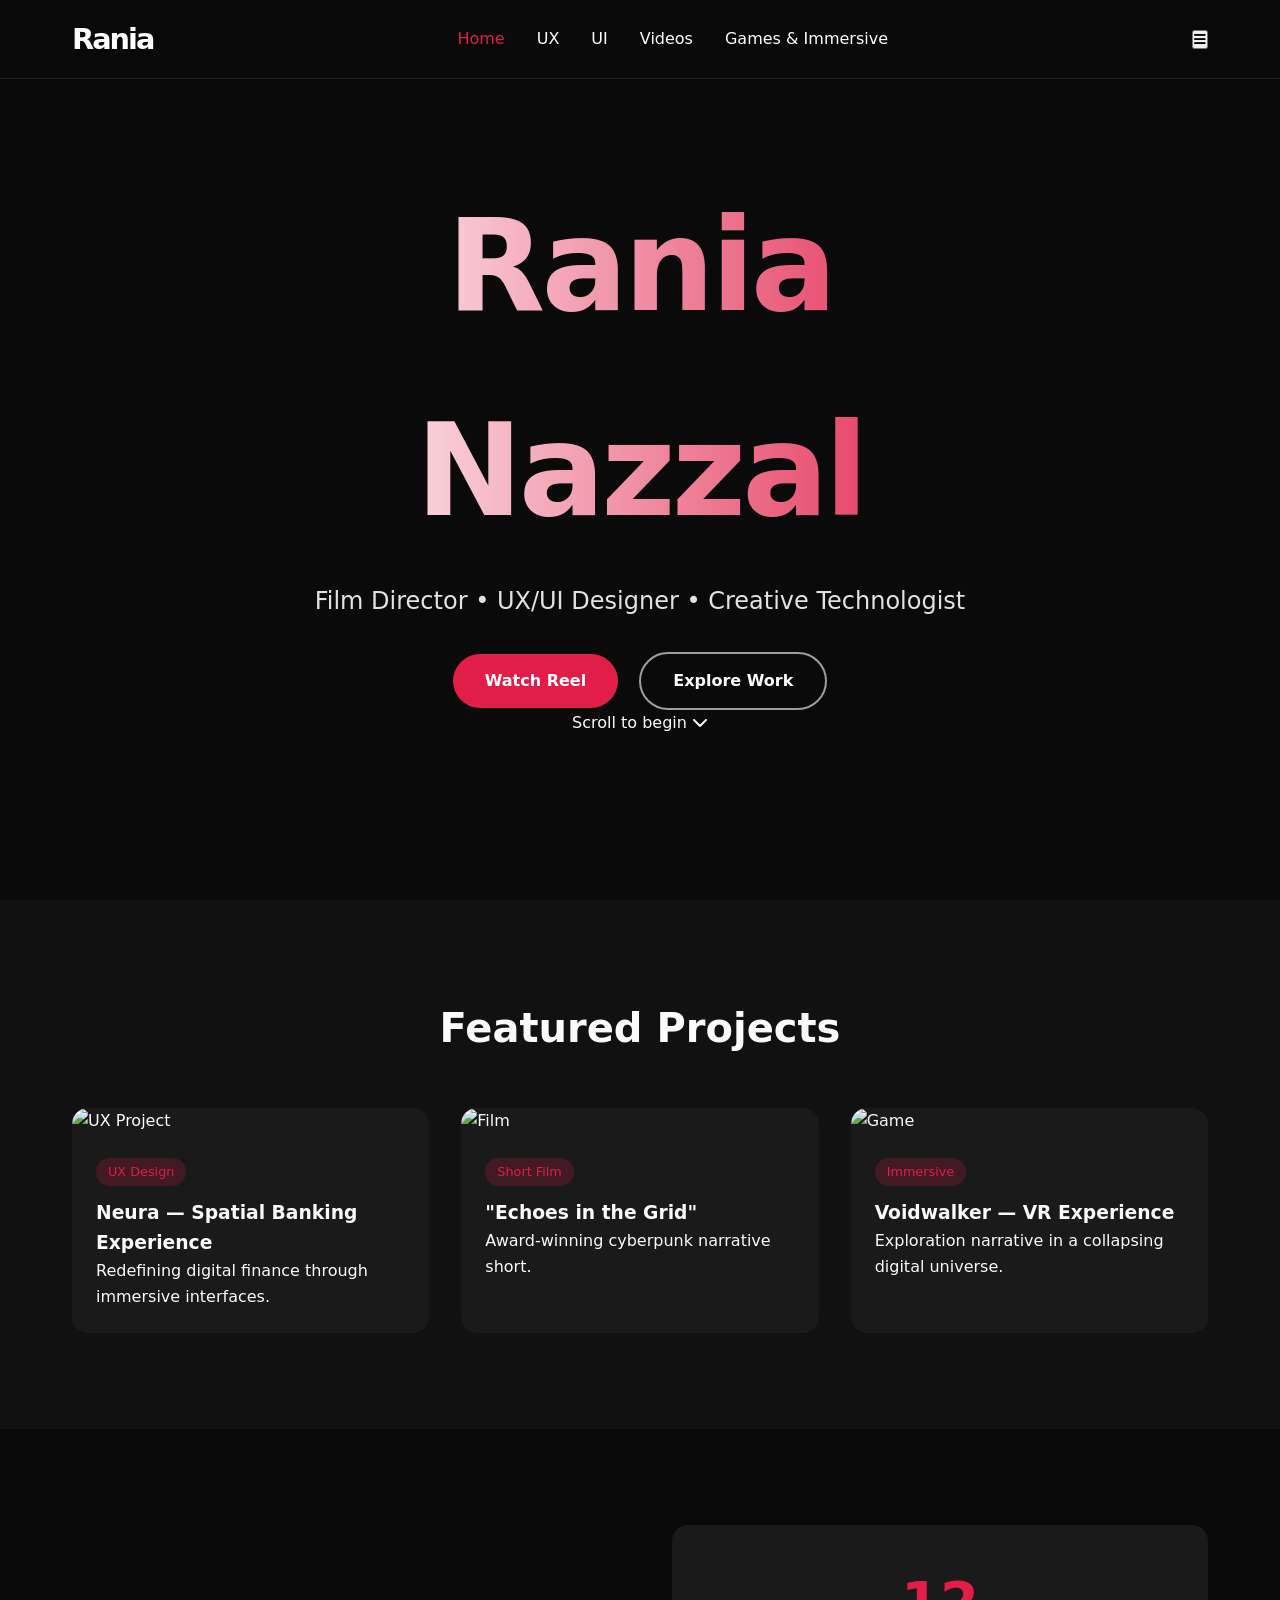
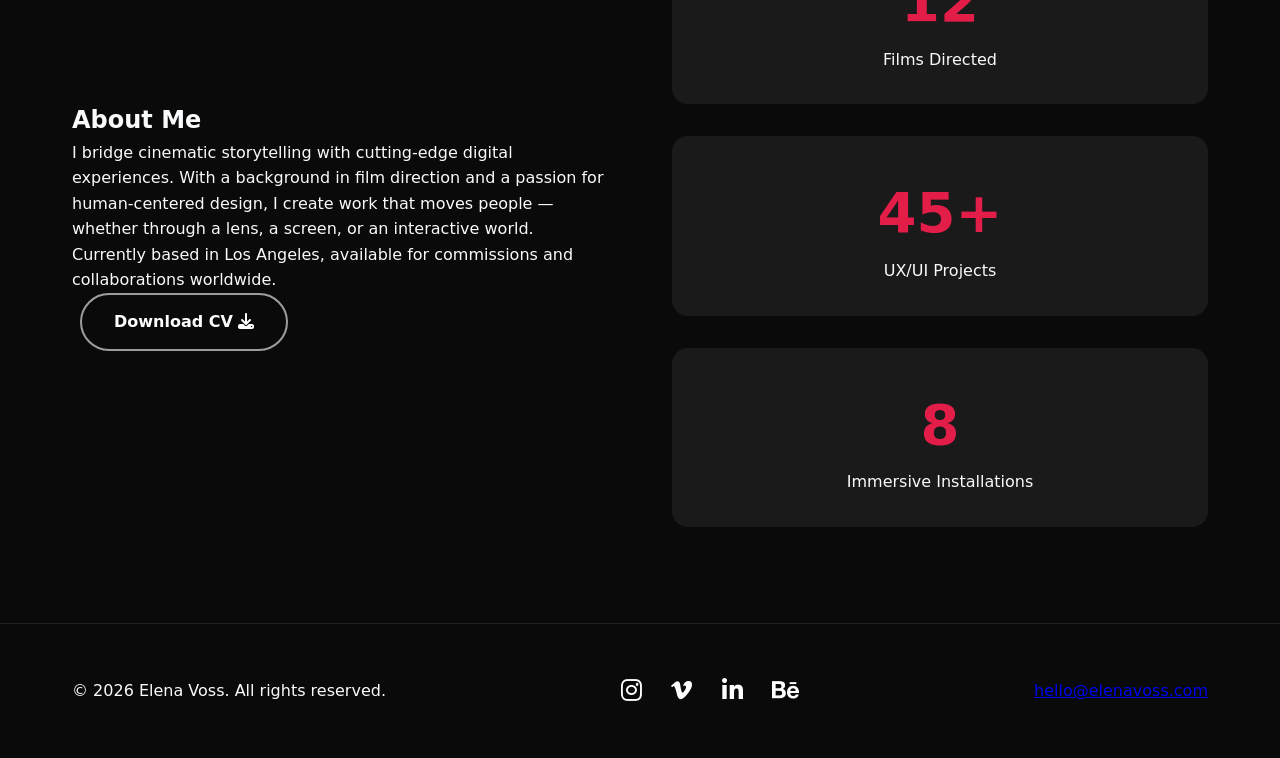
==== index.html @ e2e10fc0 "update" ====
<!doctype html>
<html lang="en">
  <head>
    <meta charset="UTF-8" />
    <meta name="viewport" content="width=device-width, initial-scale=1.0" />
    <title>Elena Voss | Director &amp; Designer</title>
    <link rel="stylesheet" href="styles.css" />
    <link
      rel="stylesheet"
      href="https://cdnjs.cloudflare.com/ajax/libs/font-awesome/6.5.1/css/all.min.css"
    />
  </head>
  <body>
    <!-- NAV -->
    <nav class="navbar">
      <div class="nav-container">
        <a href="index.html" class="logo">Rania</a>
        <div class="nav-links">
          <a href="index.html" class="active">Home</a>
          <a href="ux.html">UX</a>
          <a href="ui.html">UI</a>
          <a href="videos.html">Videos</a>
          <a href="games.html">Games &amp; Immersive</a>
        </div>
        <button class="mobile-menu-btn" id="mobileMenuBtn">
          <i class="fas fa-bars"></i>
        </button>
      </div>
    </nav>

    <!-- HERO -->
    <header class="hero">
      <div class="hero-video-bg">
        <!-- Placeholder for video background - replace src with your reel -->
        <video autoplay muted loop playsinline>
          <source
            src="https://assets.mixkit.co/videos/preview/754/754-small.mp4"
            type="video/mp4"
          />
        </video>
      </div>
      <div class="hero-overlay"></div>

      <div class="hero-content">
        <h1 class="hero-title">Rania Nazzal</h1>
        <p class="hero-subtitle">
          Film Director • UX/UI Designer • Creative Technologist
        </p>

        <div class="hero-buttons">
          <a href="videos.html" class="btn btn-primary">Watch Reel</a>
          <a href="ux.html" class="btn btn-secondary">Explore Work</a>
        </div>

        <div class="scroll-indicator">
          <span>Scroll to begin</span>
          <i class="fas fa-chevron-down"></i>
        </div>
      </div>
    </header>

    <!-- FEATURED -->
    <section class="featured">
      <div class="container">
        <h2>Featured Projects</h2>
        <div class="featured-grid">
          <a href="ux.html" class="featured-card">
            <div class="card-image">
              <img
                src="https://picsum.photos/id/1015/600/400"
                alt="UX Project"
              />
            </div>
            <div class="card-content">
              <span class="tag">UX Design</span>
              <h3>Neura — Spatial Banking Experience</h3>
              <p>Redefining digital finance through immersive interfaces.</p>
            </div>
          </a>

          <a href="videos.html" class="featured-card">
            <div class="card-image">
              <img src="https://picsum.photos/id/201/600/400" alt="Film" />
            </div>
            <div class="card-content">
              <span class="tag">Short Film</span>
              <h3>"Echoes in the Grid"</h3>
              <p>Award-winning cyberpunk narrative short.</p>
            </div>
          </a>

          <a href="games.html" class="featured-card">
            <div class="card-image">
              <img src="https://picsum.photos/id/180/600/400" alt="Game" />
            </div>
            <div class="card-content">
              <span class="tag">Immersive</span>
              <h3>Voidwalker — VR Experience</h3>
              <p>Exploration narrative in a collapsing digital universe.</p>
            </div>
          </a>
        </div>
      </div>
    </section>

    <!-- ABOUT -->
    <section class="about">
      <div class="container about-grid">
        <div class="about-text">
          <h2>About Me</h2>
          <p>
            I bridge cinematic storytelling with cutting-edge digital
            experiences. With a background in film direction and a passion for
            human-centered design, I create work that moves people — whether
            through a lens, a screen, or an interactive world.
          </p>
          <p>
            Currently based in Los Angeles, available for commissions and
            collaborations worldwide.
          </p>

          <a href="#" class="btn btn-secondary"
            >Download CV <i class="fas fa-download"></i
          ></a>
        </div>

        <div class="about-stats">
          <div class="stat">
            <span class="stat-number">12</span>
            <span class="stat-label">Films Directed</span>
          </div>
          <div class="stat">
            <span class="stat-number">45+</span>
            <span class="stat-label">UX/UI Projects</span>
          </div>
          <div class="stat">
            <span class="stat-number">8</span>
            <span class="stat-label">Immersive Installations</span>
          </div>
        </div>
      </div>
    </section>

    <!-- FOOTER -->
    <footer class="footer">
      <div class="container">
        <div class="footer-content">
          <div>
            <p>&copy; 2026 Elena Voss. All rights reserved.</p>
          </div>
          <div class="social-links">
            <a href="#" aria-label="Instagram"
              ><i class="fab fa-instagram"></i
            ></a>
            <a href="#" aria-label="Vimeo"><i class="fab fa-vimeo-v"></i></a>
            <a href="#" aria-label="LinkedIn"
              ><i class="fab fa-linkedin-in"></i
            ></a>
            <a href="#" aria-label="Behance"><i class="fab fa-behance"></i></a>
          </div>
          <div>
            <a href="mailto:hello@elenavoss.com">hello@elenavoss.com</a>
          </div>
        </div>
      </div>
    </footer>

    <script src="script.js"></script>
  </body>
</html>
---- styles.css ----
/* styles.css */
:root {
  --primary: #e11d48;
  --dark: #0a0a0a;
  --light: #f8fafc;
}

* {
  margin: 0;
  padding: 0;
  box-sizing: border-box;
}

body {
  font-family: "Inter", system-ui, sans-serif;
  background: var(--dark);
  color: var(--light);
  line-height: 1.6;
  overflow-x: hidden;
}

.navbar {
  position: fixed;
  top: 0;
  width: 100%;
  z-index: 1000;
  background: rgba(10, 10, 10, 0.95);
  backdrop-filter: blur(12px);
  border-bottom: 1px solid rgba(255, 255, 255, 0.1);
}

.nav-container {
  max-width: 1200px;
  margin: 0 auto;
  padding: 1rem 2rem;
  display: flex;
  align-items: center;
  justify-content: space-between;
}

.logo {
  font-size: 1.8rem;
  font-weight: 700;
  letter-spacing: -2px;
  text-decoration: none;
  color: white;
}

.nav-links {
  display: flex;
  gap: 2rem;
}

.nav-links a {
  color: white;
  text-decoration: none;
  font-weight: 500;
  transition: color 0.3s;
}

.nav-links a:hover,
.nav-links a.active {
  color: var(--primary);
}

.hero {
  height: 100vh;
  position: relative;
  display: flex;
  align-items: center;
  justify-content: center;
  text-align: center;
}

.hero-video-bg {
  position: absolute;
  top: 0;
  left: 0;
  width: 100%;
  height: 100%;
  overflow: hidden;
}

.hero-video-bg video {
  width: 100%;
  height: 100%;
  object-fit: cover;
}

.hero-overlay {
  position: absolute;
  top: 0;
  left: 0;
  width: 100%;
  height: 100%;
  background: linear-gradient(rgba(10, 10, 10, 0.4), rgba(10, 10, 10, 0.85));
}

.hero-content {
  position: relative;
  z-index: 2;
  max-width: 800px;
  padding: 0 2rem;
}

.hero-title {
  font-size: clamp(4rem, 10vw, 8rem);
  font-weight: 900;
  letter-spacing: -4px;
  margin-bottom: 0.5rem;
  background: linear-gradient(90deg, #fff, var(--primary));
  -webkit-background-clip: text;
  -webkit-text-fill-color: transparent;
}

.hero-subtitle {
  font-size: 1.5rem;
  margin-bottom: 2rem;
  opacity: 0.9;
}

.btn {
  padding: 14px 32px;
  border-radius: 50px;
  text-decoration: none;
  font-weight: 600;
  display: inline-block;
  transition: all 0.3s;
  margin: 0 8px;
}

.btn-primary {
  background: var(--primary);
  color: white;
}

.btn-primary:hover {
  transform: translateY(-4px);
  box-shadow: 0 20px 25px -5px rgb(225 29 72 / 0.3);
}

.btn-secondary {
  background: transparent;
  color: white;
  border: 2px solid rgba(255, 255, 255, 0.6);
}

.btn-secondary:hover {
  border-color: white;
  background: rgba(255, 255, 255, 0.1);
}

.container {
  max-width: 1200px;
  margin: 0 auto;
  padding: 0 2rem;
}

.featured {
  padding: 6rem 0;
  background: #111;
}

.featured h2 {
  text-align: center;
  font-size: 2.5rem;
  margin-bottom: 3rem;
}

.featured-grid {
  display: grid;
  grid-template-columns: repeat(auto-fit, minmax(340px, 1fr));
  gap: 2rem;
}

.featured-card {
  text-decoration: none;
  color: inherit;
  border-radius: 16px;
  overflow: hidden;
  background: #1a1a1a;
  transition:
    transform 0.4s,
    box-shadow 0.4s;
}

.featured-card:hover {
  transform: translateY(-12px);
  box-shadow: 0 25px 50px -12px rgb(0 0 0 / 0.4);
}

.card-image img {
  width: 100%;
  height: 240px;
  object-fit: cover;
}

.card-content {
  padding: 1.5rem;
}

.tag {
  display: inline-block;
  background: rgba(225, 29, 72, 0.2);
  color: var(--primary);
  padding: 4px 12px;
  border-radius: 9999px;
  font-size: 0.8rem;
  margin-bottom: 0.75rem;
}

.about {
  padding: 6rem 0;
}

.about-grid {
  display: grid;
  grid-template-columns: 1fr 1fr;
  gap: 4rem;
  align-items: center;
}

.about-stats {
  display: flex;
  flex-direction: column;
  gap: 2rem;
}

.stat {
  background: #1a1a1a;
  padding: 2rem;
  border-radius: 16px;
  text-align: center;
}

.stat-number {
  font-size: 3.5rem;
  font-weight: 700;
  color: var(--primary);
  display: block;
}

.footer {
  background: #0a0a0a;
  padding: 3rem 0;
  border-top: 1px solid #222;
}

.footer-content {
  display: flex;
  justify-content: space-between;
  align-items: center;
  flex-wrap: wrap;
  gap: 2rem;
}

.social-links a {
  color: white;
  font-size: 1.5rem;
  margin: 0 12px;
  transition: color 0.3s;
}

.social-links a:hover {
  color: var(--primary);
}

/* Mobile */
@media (max-width: 768px) {
  .nav-links {
    display: none;
  }

  .about-grid {
    grid-template-columns: 1fr;
  }
}
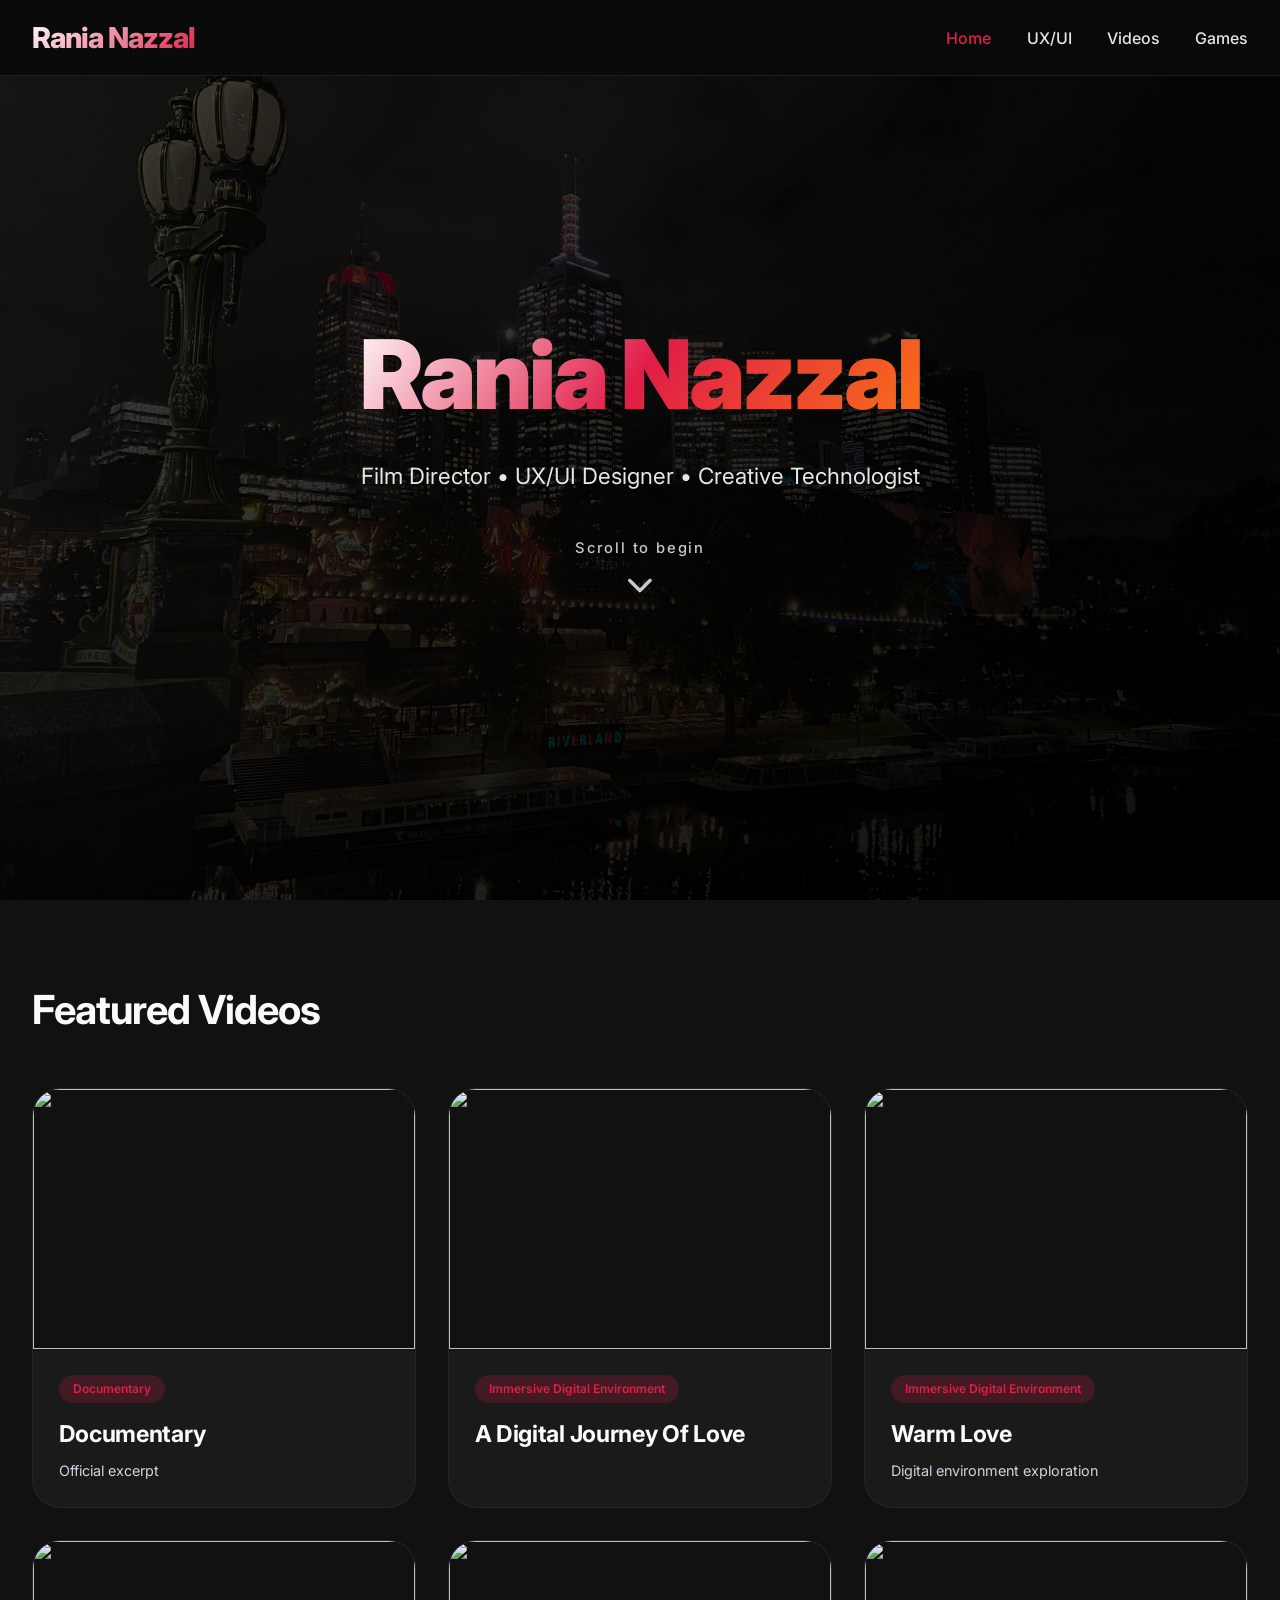
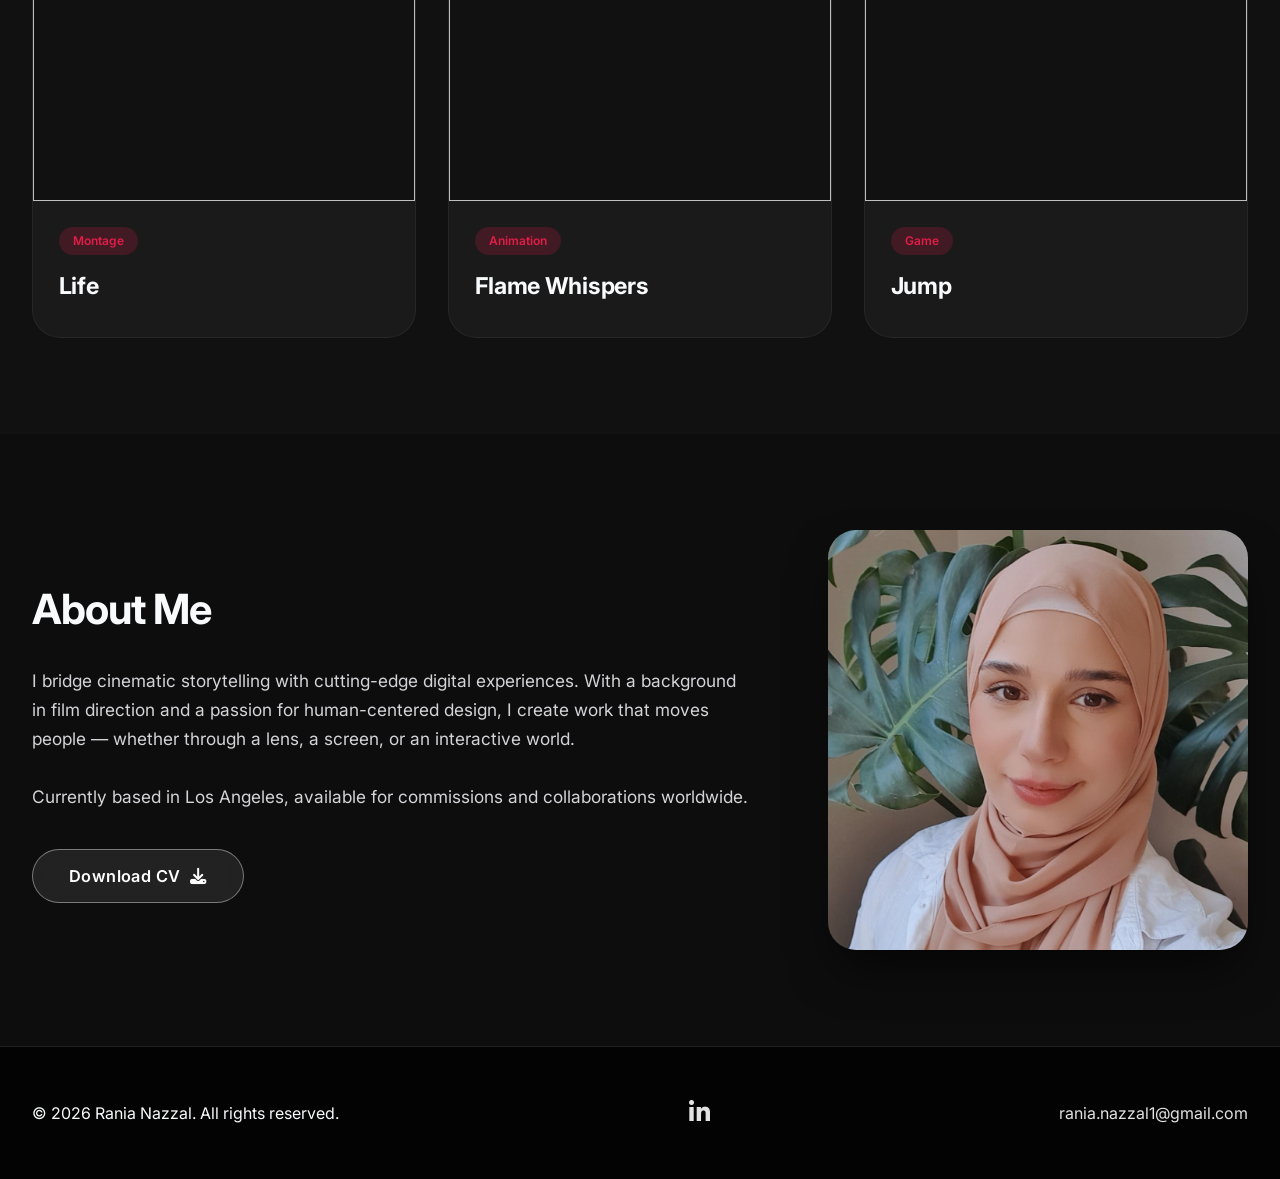
==== commit d986e85a: "update" ====
--- a/index.html
+++ b/index.html
@@ -2,108 +2,188 @@
 <html lang="en">
   <head>
     <meta charset="UTF-8" />
-    <meta name="viewport" content="width=device-width, initial-scale=1.0" />
-    <title>Elena Voss | Director &amp; Designer</title>
-    <link rel="stylesheet" href="styles.css" />
+    <meta
+      name="viewport"
+      content="width=device-width, initial-scale=1.0, viewport-fit=cover"
+    />
+    <meta name="referrer" content="strict-origin-when-cross-origin">   <!-- ← Add this line -->
+    <title>Rania Nazzal | Director & Designer</title>
+    <!-- Google Fonts -->
+    <link
+      href="https://fonts.googleapis.com/css2?family=Inter:opsz,wght@14..32,300;14..32,400;14..32,500;14..32,600;14..32,700;14..32,800;14..32,900&display=swap"
+      rel="stylesheet"
+    />
     <link
       rel="stylesheet"
       href="https://cdnjs.cloudflare.com/ajax/libs/font-awesome/6.5.1/css/all.min.css"
     />
+    <link rel="stylesheet" href="styles.css" />
   </head>
   <body>
-    <!-- NAV -->
     <nav class="navbar">
       <div class="nav-container">
-        <a href="index.html" class="logo">Rania</a>
+        <a href="#" class="logo">Rania Nazzal</a>
         <div class="nav-links">
-          <a href="index.html" class="active">Home</a>
-          <a href="ux.html">UX</a>
-          <a href="ui.html">UI</a>
+          <a href="#" class="active">Home</a>
+          <a href="ux.html">UX/UI</a>
           <a href="videos.html">Videos</a>
-          <a href="games.html">Games &amp; Immersive</a>
-        </div>
-        <button class="mobile-menu-btn" id="mobileMenuBtn">
+          <a href="games.html">Games</a>
+        </div>
+        <button class="mobile-menu-btn" id="mobileMenuBtn" aria-label="Menu">
           <i class="fas fa-bars"></i>
         </button>
       </div>
     </nav>
 
-    <!-- HERO -->
-    <header class="hero">
+    <!-- Mobile panel -->
+    <div class="overlay-blur" id="overlayBlur"></div>
+    <div class="mobile-nav-panel" id="mobilePanel">
+      <button class="close-mobile" id="closeMobileBtn">&times;</button>
+      <a href="#" class="active">Home</a>
+      <a href="#">UX</a>
+      <a href="#">UI</a>
+      <a href="#">Videos</a>
+      <a href="#">Games & Immersive</a>
+    </div>
+
+    <!-- HERO SECTION -->
+    <header class="hero hero-home">
       <div class="hero-video-bg">
-        <!-- Placeholder for video background - replace src with your reel -->
-        <video autoplay muted loop playsinline>
+        <!-- 🎥 REPLACE WITH YOUR HERO BACKGROUND VIDEO -->
+        <video autoplay muted loop playsinline id="heroBgVideo">
           <source
             src="https://assets.mixkit.co/videos/preview/754/754-small.mp4"
             type="video/mp4"
           />
+          Your browser does not support the video tag.
         </video>
       </div>
       <div class="hero-overlay"></div>
-
-      <div class="hero-content">
-        <h1 class="hero-title">Rania Nazzal</h1>
-        <p class="hero-subtitle">
-          Film Director • UX/UI Designer • Creative Technologist
-        </p>
-
-        <div class="hero-buttons">
-          <a href="videos.html" class="btn btn-primary">Watch Reel</a>
-          <a href="ux.html" class="btn btn-secondary">Explore Work</a>
-        </div>
-
-        <div class="scroll-indicator">
-          <span>Scroll to begin</span>
-          <i class="fas fa-chevron-down"></i>
-        </div>
-      </div>
+  <div class="hero-content">
+    <h1 class="hero-title">Rania Nazzal</h1>
+    <p class="hero-subtitle">Film Director • UX/UI Designer • Creative Technologist</p>
+    
+  <!--  <div class="hero-buttons">
+      <a href="#" class="btn btn-primary">Watch Reel</a>
+      <a href="#" class="btn btn-secondary">Explore Work</a>
+    </div>
+    -->
+
+    <div class="scroll-indicator" id="scrollIndicator">
+      <span>Scroll to begin</span>
+      <i class="fas fa-chevron-down"></i>
+    </div>
+  </div>
     </header>
 
-    <!-- FEATURED -->
-    <section class="featured">
-      <div class="container">
-        <h2>Featured Projects</h2>
-        <div class="featured-grid">
-          <a href="ux.html" class="featured-card">
-            <div class="card-image">
-              <img
-                src="https://picsum.photos/id/1015/600/400"
-                alt="UX Project"
-              />
-            </div>
-            <div class="card-content">
-              <span class="tag">UX Design</span>
-              <h3>Neura — Spatial Banking Experience</h3>
-              <p>Redefining digital finance through immersive interfaces.</p>
-            </div>
-          </a>
-
-          <a href="videos.html" class="featured-card">
-            <div class="card-image">
-              <img src="https://picsum.photos/id/201/600/400" alt="Film" />
-            </div>
-            <div class="card-content">
-              <span class="tag">Short Film</span>
-              <h3>"Echoes in the Grid"</h3>
-              <p>Award-winning cyberpunk narrative short.</p>
-            </div>
-          </a>
-
-          <a href="games.html" class="featured-card">
-            <div class="card-image">
-              <img src="https://picsum.photos/id/180/600/400" alt="Game" />
-            </div>
-            <div class="card-content">
-              <span class="tag">Immersive</span>
-              <h3>Voidwalker — VR Experience</h3>
-              <p>Exploration narrative in a collapsing digital universe.</p>
-            </div>
-          </a>
-        </div>
-      </div>
-    </section>
-
-    <!-- ABOUT -->
+    <!-- FEATURED VIDEOS SECTION -->
+<section class="featured">
+  <div class="container">
+    <h2>Featured Videos</h2>
+    
+    <div class="featured-grid">
+
+      <!-- 1 -->
+      <a href="https://youtu.be/hB1pBLYqSm4" target="_blank" class="featured-card video-card">
+        <div class="card-video-wrapper">
+          <img src="https://img.youtube.com/vi/hB1pBLYqSm4/maxresdefault.jpg" class="card-thumbnail" alt="">
+          <iframe class="card-video" 
+                  src="https://www.youtube-nocookie.com/embed/hB1pBLYqSm4?autoplay=1&mute=1&muted=1&controls=0&modestbranding=1&rel=0&playsinline=1"
+                  frameborder="0" referrerpolicy="strict-origin-when-cross-origin"
+                  allow="accelerometer; autoplay; clipboard-write; encrypted-media; gyroscope; picture-in-picture" allowfullscreen></iframe>
+        </div>
+        <div class="card-content">
+          <span class="tag">Documentary</span>
+          <h3>Documentary</h3>
+          <p>Official excerpt</p>
+        </div>
+      </a>
+
+      <!-- 2 - Fixed Thumbnail -->
+      <a href="https://youtu.be/WjJhmvblc1w" target="_blank" class="featured-card video-card">
+        <div class="card-video-wrapper">
+          <img src="https://img.youtube.com/vi/WjJhmvblc1w/hqdefault.jpg" class="card-thumbnail" alt="">
+          <iframe class="card-video" 
+                  src="https://www.youtube-nocookie.com/embed/WjJhmvblc1w?autoplay=1&mute=1&muted=1&controls=0&modestbranding=1&rel=0&playsinline=1"
+                  frameborder="0" referrerpolicy="strict-origin-when-cross-origin"
+                  allow="accelerometer; autoplay; clipboard-write; encrypted-media; gyroscope; picture-in-picture" allowfullscreen></iframe>
+        </div>
+        <div class="card-content">
+          <span class="tag">Immersive Digital Environment</span>
+          <h3>A Digital Journey Of Love</h3>
+          <p></p>
+        </div>
+      </a>
+
+      <!-- 3 -->
+      <a href="https://youtu.be/rRA-od5oFQ0" target="_blank" class="featured-card video-card">
+        <div class="card-video-wrapper">
+          <img src="https://img.youtube.com/vi/rRA-od5oFQ0/maxresdefault.jpg" class="card-thumbnail" alt="">
+          <iframe class="card-video" 
+                  src="https://www.youtube-nocookie.com/embed/rRA-od5oFQ0?autoplay=1&mute=1&muted=1&controls=0&modestbranding=1&rel=0&playsinline=1"
+                  frameborder="0" referrerpolicy="strict-origin-when-cross-origin"
+                  allow="accelerometer; autoplay; clipboard-write; encrypted-media; gyroscope; picture-in-picture" allowfullscreen></iframe>
+        </div>
+        <div class="card-content">
+          <span class="tag">Immersive Digital Environment</span>
+          <h3>Warm Love</h3>
+          <p>Digital environment exploration</p>
+        </div>
+      </a>
+
+      <!-- 4 - Fixed Thumbnail -->
+      <a href="https://youtu.be/8m2r-ecamuE" target="_blank" class="featured-card video-card">
+        <div class="card-video-wrapper">
+          <img src="https://img.youtube.com/vi/8m2r-ecamuE/hqdefault.jpg" class="card-thumbnail" alt="">
+          <iframe class="card-video" 
+                  src="https://www.youtube-nocookie.com/embed/8m2r-ecamuE?autoplay=1&mute=1&muted=1&controls=0&modestbranding=1&rel=0&playsinline=1"
+                  frameborder="0" referrerpolicy="strict-origin-when-cross-origin"
+                  allow="accelerometer; autoplay; clipboard-write; encrypted-media; gyroscope; picture-in-picture" allowfullscreen></iframe>
+        </div>
+        <div class="card-content">
+          <span class="tag">Montage</span>
+          <h3>Life</h3>
+          <p></p>
+        </div>
+      </a>
+
+      <!-- 5 -->
+      <a href="https://youtu.be/e4bGLVX_BLA" target="_blank" class="featured-card video-card">
+        <div class="card-video-wrapper">
+          <img src="https://img.youtube.com/vi/e4bGLVX_BLA/maxresdefault.jpg" class="card-thumbnail" alt="">
+          <iframe class="card-video" 
+                  src="https://www.youtube-nocookie.com/embed/e4bGLVX_BLA?autoplay=1&mute=1&muted=1&controls=0&modestbranding=1&rel=0&playsinline=1"
+                  frameborder="0" referrerpolicy="strict-origin-when-cross-origin"
+                  allow="accelerometer; autoplay; clipboard-write; encrypted-media; gyroscope; picture-in-picture" allowfullscreen></iframe>
+        </div>
+        <div class="card-content">
+          <span class="tag">Animation</span>
+          <h3>Flame Whispers</h3>
+          <p></p>
+        </div>
+      </a>
+
+      <!-- 6 - New Video -->
+      <a href="https://youtu.be/jIUK3gprp-s" target="_blank" class="featured-card video-card">
+        <div class="card-video-wrapper">
+          <img src="https://img.youtube.com/vi/jIUK3gprp-s/maxresdefault.jpg" class="card-thumbnail" alt="">
+          <iframe class="card-video" 
+                  src="https://www.youtube-nocookie.com/embed/jIUK3gprp-s?autoplay=1&mute=1&muted=1&controls=0&modestbranding=1&rel=0&playsinline=1"
+                  frameborder="0" referrerpolicy="strict-origin-when-cross-origin"
+                  allow="accelerometer; autoplay; clipboard-write; encrypted-media; gyroscope; picture-in-picture" allowfullscreen></iframe>
+        </div>
+        <div class="card-content">
+          <span class="tag">Game</span>
+          <h3>Jump</h3>
+          <p></p>
+        </div>
+      </a>
+      
+    </div>
+  </div>
+</section>
+
+    <!-- ABOUT SECTION -->
     <section class="about">
       <div class="container about-grid">
         <div class="about-text">
@@ -118,25 +198,13 @@
             Currently based in Los Angeles, available for commissions and
             collaborations worldwide.
           </p>
-
-          <a href="#" class="btn btn-secondary"
+          <a href="#" class="btn btn-secondary btn-download"
             >Download CV <i class="fas fa-download"></i
           ></a>
         </div>
-
-        <div class="about-stats">
-          <div class="stat">
-            <span class="stat-number">12</span>
-            <span class="stat-label">Films Directed</span>
-          </div>
-          <div class="stat">
-            <span class="stat-number">45+</span>
-            <span class="stat-label">UX/UI Projects</span>
-          </div>
-          <div class="stat">
-            <span class="stat-number">8</span>
-            <span class="stat-label">Immersive Installations</span>
-          </div>
+        <!-- Replaced Stats with Portrait Image -->
+        <div class="about-image">
+          <img src="images/Index/Rania.jpg" alt="Rania Nazzal" />
         </div>
       </div>
     </section>
@@ -145,21 +213,17 @@
     <footer class="footer">
       <div class="container">
         <div class="footer-content">
-          <div>
-            <p>&copy; 2026 Elena Voss. All rights reserved.</p>
-          </div>
+          <div><p>© 2026 Rania Nazzal. All rights reserved.</p></div>
           <div class="social-links">
-            <a href="#" aria-label="Instagram"
-              ><i class="fab fa-instagram"></i
-            ></a>
-            <a href="#" aria-label="Vimeo"><i class="fab fa-vimeo-v"></i></a>
-            <a href="#" aria-label="LinkedIn"
-              ><i class="fab fa-linkedin-in"></i
-            ></a>
-            <a href="#" aria-label="Behance"><i class="fab fa-behance"></i></a>
+            <a href="https://www.linkedin.com/in/rania-nazz-2394b4176" 
+              target="_blank" 
+              rel="noopener noreferrer" 
+              aria-label="LinkedIn">
+              <i class="fab fa-linkedin-in"></i>
+            </a>
           </div>
           <div>
-            <a href="mailto:hello@elenavoss.com">hello@elenavoss.com</a>
+            <a href="mailto:rania.nazzal1@gmail.com">rania.nazzal1@gmail.com</a>
           </div>
         </div>
       </div>
--- a/styles.css
+++ b/styles.css
@@ -1,36 +1,45 @@
-/* styles.css */
-:root {
-  --primary: #e11d48;
-  --dark: #0a0a0a;
-  --light: #f8fafc;
-}
-
+/* === RESET & GLOBAL === */
 * {
   margin: 0;
   padding: 0;
   box-sizing: border-box;
 }
 
+:root {
+  --primary: #e11d48;
+  --primary-dark: #be123c;
+  --dark: #0a0a0a;
+  --dark-elevated: #111111;
+  --card-bg: #1a1a1a;
+  --light: #f8fafc;
+  --gray-muted: #a1a1aa;
+  --transition: all 0.35s cubic-bezier(0.2, 0.9, 0.4, 1.1);
+}
+
 body {
-  font-family: "Inter", system-ui, sans-serif;
-  background: var(--dark);
+  font-family: "Inter", system-ui, -apple-system, sans-serif;
+  background-color: var(--dark);
   color: var(--light);
-  line-height: 1.6;
+  line-height: 1.5;
   overflow-x: hidden;
-}
-
+  scroll-behavior: smooth;
+}
+
+/* NAVBAR */
 .navbar {
   position: fixed;
   top: 0;
+  left: 0;
   width: 100%;
   z-index: 1000;
-  background: rgba(10, 10, 10, 0.95);
-  backdrop-filter: blur(12px);
-  border-bottom: 1px solid rgba(255, 255, 255, 0.1);
+  background: rgba(10, 10, 10, 0.92);
+  backdrop-filter: blur(14px);
+  border-bottom: 1px solid rgba(255, 255, 255, 0.08);
+  transition: var(--transition);
 }
 
 .nav-container {
-  max-width: 1200px;
+  max-width: 1280px;
   margin: 0 auto;
   padding: 1rem 2rem;
   display: flex;
@@ -40,22 +49,26 @@
 
 .logo {
   font-size: 1.8rem;
-  font-weight: 700;
-  letter-spacing: -2px;
+  font-weight: 800;
+  letter-spacing: -1px;
   text-decoration: none;
-  color: white;
+  background: linear-gradient(135deg, #fff, var(--primary));
+  background-clip: text;
+  -webkit-background-clip: text;
+  -webkit-text-fill-color: transparent;
 }
 
 .nav-links {
   display: flex;
-  gap: 2rem;
+  gap: 2.2rem;
 }
 
 .nav-links a {
-  color: white;
+  color: #e4e4e7;
   text-decoration: none;
   font-weight: 500;
-  transition: color 0.3s;
+  font-size: 1rem;
+  transition: color 0.25s;
 }
 
 .nav-links a:hover,
@@ -63,13 +76,25 @@
   color: var(--primary);
 }
 
+.mobile-menu-btn {
+  display: none;
+  background: none;
+  border: none;
+  color: white;
+  font-size: 1.7rem;
+  cursor: pointer;
+}
+
+/* ==================== HERO SECTION ==================== */
 .hero {
   height: 100vh;
+  min-height: 700px;
   position: relative;
   display: flex;
   align-items: center;
   justify-content: center;
   text-align: center;
+  overflow: hidden;
 }
 
 .hero-video-bg {
@@ -78,200 +103,567 @@
   left: 0;
   width: 100%;
   height: 100%;
-  overflow: hidden;
+  z-index: 0;
 }
 
 .hero-video-bg video {
   width: 100%;
   height: 100%;
   object-fit: cover;
+  filter: brightness(0.75) contrast(1.05);
 }
 
 .hero-overlay {
   position: absolute;
-  top: 0;
-  left: 0;
-  width: 100%;
-  height: 100%;
-  background: linear-gradient(rgba(10, 10, 10, 0.4), rgba(10, 10, 10, 0.85));
-}
-
+  inset: 0;
+  background: linear-gradient(145deg, rgba(0,0,0,0.4) 0%, rgba(0,0,0,0.75) 100%);
+  z-index: 1;
+}
+
+/* Strong Centering */
 .hero-content {
   position: relative;
-  z-index: 2;
-  max-width: 800px;
-  padding: 0 2rem;
+  z-index: 3;
+  max-width: 920px;
+  width: 100%;
+  padding: 0 20px;
+  display: flex;
+  flex-direction: column;
+  align-items: center;
+  text-align: center;
+  margin: 0 auto;
 }
 
 .hero-title {
-  font-size: clamp(4rem, 10vw, 8rem);
+  font-size: clamp(3rem, 11vw, 6rem);
   font-weight: 900;
-  letter-spacing: -4px;
-  margin-bottom: 0.5rem;
-  background: linear-gradient(90deg, #fff, var(--primary));
+  letter-spacing: -3px;
+  margin-bottom: 0.8rem;
+  background: linear-gradient(125deg, #ffffff, var(--primary), #f97316);
+  background-clip: text;
   -webkit-background-clip: text;
   -webkit-text-fill-color: transparent;
 }
 
 .hero-subtitle {
-  font-size: 1.5rem;
-  margin-bottom: 2rem;
-  opacity: 0.9;
-}
-
+  font-size: 1.4rem;
+  margin-bottom: 2.8rem;
+  opacity: 0.92;
+  max-width: 680px;
+}
+
+.hero-buttons {
+  display: flex;
+  flex-wrap: wrap;
+  gap: 1.2rem;
+  justify-content: center;
+  margin-bottom: 5rem;
+  width: 100%;
+}
+
+/* Buttons */
 .btn {
-  padding: 14px 32px;
-  border-radius: 50px;
+  padding: 14px 36px;
+  border-radius: 60px;
   text-decoration: none;
   font-weight: 600;
-  display: inline-block;
-  transition: all 0.3s;
-  margin: 0 8px;
+  font-size: 1.02rem;
+  letter-spacing: 0.4px;
+  transition: var(--transition);
+  display: inline-flex;
+  align-items: center;
+  justify-content: center;
+  min-width: 170px;
 }
 
 .btn-primary {
   background: var(--primary);
   color: white;
+  box-shadow: 0 8px 25px rgba(225, 29, 72, 0.35);
 }
 
 .btn-primary:hover {
+  background: var(--primary-dark);
   transform: translateY(-4px);
-  box-shadow: 0 20px 25px -5px rgb(225 29 72 / 0.3);
+  box-shadow: 0 22px 35px -8px rgba(225, 29, 72, 0.5);
 }
 
 .btn-secondary {
-  background: transparent;
+  background: rgba(255, 255, 255, 0.09);
   color: white;
-  border: 2px solid rgba(255, 255, 255, 0.6);
+  border: 1px solid rgba(255, 255, 255, 0.4);
+  backdrop-filter: blur(8px);
 }
 
 .btn-secondary:hover {
-  border-color: white;
-  background: rgba(255, 255, 255, 0.1);
+  background: rgba(255, 255, 255, 0.2);
+  border-color: rgba(255,255,255,0.7);
+  transform: translateY(-3px);
+}
+
+/* Scroll Indicator */
+.scroll-indicator {
+  display: flex;
+  flex-direction: column;
+  align-items: center;
+  gap: 12px;
+  font-size: 0.92rem;
+  font-weight: 500;
+  letter-spacing: 1.8px;
+  color: #ddd;
+  cursor: pointer;
+  opacity: 0.9;
+}
+
+.scroll-indicator:hover {
+  color: #fff;
+  opacity: 1;
+}
+
+.scroll-indicator i {
+  font-size: 1.7rem;
+  animation: bounce 2.3s infinite;
+}
+
+@keyframes bounce {
+  0%, 100% { transform: translateY(0); }
+  50%      { transform: translateY(10px); }
+}
+
+@keyframes fadeUp {
+  from { opacity: 0; transform: translateY(40px); }
+  to   { opacity: 1; transform: translateY(0); }
+}
+
+/* ==================== OTHER SECTIONS ==================== */
+.featured {
+  padding: 5rem 0 6rem;
+  background: var(--dark-elevated);
 }
 
 .container {
-  max-width: 1200px;
+  max-width: 1280px;
   margin: 0 auto;
   padding: 0 2rem;
 }
 
-.featured {
-  padding: 6rem 0;
-  background: #111;
-}
-
-.featured h2 {
-  text-align: center;
+.featured h2, .about-text h2 {
   font-size: 2.5rem;
+  font-weight: 700;
   margin-bottom: 3rem;
+  letter-spacing: -1px;
 }
 
 .featured-grid {
   display: grid;
-  grid-template-columns: repeat(auto-fit, minmax(340px, 1fr));
+  grid-template-columns: repeat(auto-fit, minmax(330px, 1fr));
   gap: 2rem;
 }
 
 .featured-card {
   text-decoration: none;
   color: inherit;
-  border-radius: 16px;
+  border-radius: 28px;
   overflow: hidden;
-  background: #1a1a1a;
-  transition:
-    transform 0.4s,
-    box-shadow 0.4s;
+  background: var(--card-bg);
+  transition: transform 0.3s ease, box-shadow 0.3s;
+  display: flex;
+  flex-direction: column;
+  border: 1px solid rgba(255, 255, 255, 0.05);
 }
 
 .featured-card:hover {
-  transform: translateY(-12px);
-  box-shadow: 0 25px 50px -12px rgb(0 0 0 / 0.4);
+  transform: translateY(-8px);
+  box-shadow: 0 30px 40px -18px rgba(0, 0, 0, 0.6);
+  border-color: rgba(225, 29, 72, 0.3);
+}
+
+.card-video-wrapper,
+.card-image {
+  position: relative;
+  width: 100%;
+  height: 230px;
+  overflow: hidden;
+  background: #0f0f0f;
+}
+
+.card-video {
+  width: 100%;
+  height: 100%;
+  object-fit: cover;
+  transition: transform 0.5s;
+}
+
+.featured-card:hover .card-video {
+  transform: scale(1.03);
 }
 
 .card-image img {
   width: 100%;
-  height: 240px;
+  height: 100%;
   object-fit: cover;
+  transition: transform 0.5s;
 }
 
 .card-content {
-  padding: 1.5rem;
+  padding: 1.6rem;
 }
 
 .tag {
   display: inline-block;
   background: rgba(225, 29, 72, 0.2);
   color: var(--primary);
-  padding: 4px 12px;
-  border-radius: 9999px;
-  font-size: 0.8rem;
-  margin-bottom: 0.75rem;
-}
-
+  padding: 5px 14px;
+  border-radius: 40px;
+  font-size: 0.75rem;
+  font-weight: 600;
+  margin-bottom: 0.9rem;
+}
+
+.card-content h3 {
+  font-size: 1.45rem;
+  font-weight: 700;
+  margin-bottom: 0.5rem;
+  letter-spacing: -0.3px;
+}
+
+.card-content p {
+  color: #cbd5e1;
+  font-size: 0.9rem;
+}
+
+/* ABOUT SECTION */
 .about {
   padding: 6rem 0;
+  background: #0d0d0d;
 }
 
 .about-grid {
-  display: grid;
-  grid-template-columns: 1fr 1fr;
+  display: flex;
+  flex-wrap: wrap;
   gap: 4rem;
   align-items: center;
 }
 
+.about-text {
+  flex: 1.2;
+}
+
+.about-text h2 {
+  font-size: 2.3rem;
+  margin-bottom: 1.5rem;
+  font-weight: 700;
+}
+
+.about-text p {
+  font-size: 1.05rem;
+  color: #d4d4d8;
+  margin-bottom: 1.5rem;
+  line-height: 1.6;
+}
+
+.btn-download {
+  margin-top: 0.5rem;
+  display: inline-flex;
+  align-items: center;
+  gap: 10px;
+}
+
 .about-stats {
+  flex: 0.9;
+  display: flex;
+  flex-direction: column;
+  gap: 1.5rem;
+}
+
+.stat {
+  background: var(--card-bg);
+  padding: 1.6rem;
+  border-radius: 28px;
+  text-align: center;
+  transition: all 0.2s;
+  border: 1px solid rgba(255, 255, 255, 0.05);
+}
+
+.stat-number {
+  font-size: 3rem;
+  font-weight: 800;
+  color: var(--primary);
+  line-height: 1;
+}
+
+/* FOOTER */
+.footer {
+  background: #030303;
+  padding: 3rem 0;
+  border-top: 1px solid #202020;
+}
+
+.footer-content {
+  display: flex;
+  justify-content: space-between;
+  align-items: center;
+  flex-wrap: wrap;
+  gap: 1.5rem;
+}
+
+.social-links a {
+  color: #b0b0b0;
+  font-size: 1.5rem;
+  margin: 0 12px;
+  transition: color 0.2s;
+}
+
+.social-links a:hover {
+  color: var(--primary);
+}
+
+.footer a {
+  color: #e2e2e2;
+  text-decoration: none;
+}
+
+.footer a:hover {
+  color: var(--primary);
+}
+
+/* MOBILE MENU */
+.mobile-nav-panel {
+  position: fixed;
+  top: 0;
+  right: -100%;
+  width: 280px;
+  height: 100%;
+  background: #0a0a0aea;
+  backdrop-filter: blur(20px);
+  z-index: 2000;
+  padding: 5rem 2rem;
+  transition: right 0.3s ease;
   display: flex;
   flex-direction: column;
   gap: 2rem;
-}
-
-.stat {
-  background: #1a1a1a;
-  padding: 2rem;
-  border-radius: 16px;
+  border-left: 1px solid rgba(255, 255, 255, 0.1);
+}
+
+.mobile-nav-panel a {
+  color: white;
+  text-decoration: none;
+  font-size: 1.4rem;
+  font-weight: 500;
+  padding: 0.6rem 0;
+  border-bottom: 1px solid rgba(255, 255, 255, 0.1);
+}
+
+.mobile-nav-panel a.active {
+  color: var(--primary);
+}
+
+.close-mobile {
+  position: absolute;
+  top: 1.2rem;
+  right: 1.5rem;
+  background: none;
+  border: none;
+  color: white;
+  font-size: 2rem;
+  cursor: pointer;
+}
+
+.overlay-blur {
+  position: fixed;
+  inset: 0;
+  background: rgba(0, 0, 0, 0.6);
+  backdrop-filter: blur(3px);
+  z-index: 1999;
+  display: none;
+}
+
+/* RESPONSIVE */
+@media (max-width: 768px) {
+  .nav-links { display: none; }
+  .mobile-menu-btn { display: block; }
+  .about-grid { flex-direction: column; }
+  .hero-subtitle { font-size: 1.15rem; }
+  .hero-buttons { margin-bottom: 4rem; }
+  .featured-grid { gap: 1.5rem; }
+  .footer-content { flex-direction: column; text-align: center; }
+}
+
+.card-video-wrapper {
+  position: relative;
+  height: 260px;
+  overflow: hidden;
+  background: #111;
+  border-radius: 12px 12px 0 0;
+}
+
+.card-thumbnail,
+.card-video {
+  width: 100%;
+  height: 100%;
+  object-fit: cover;
+  transition: all 0.5s ease;
+}
+
+.card-video {
+  position: absolute;
+  top: 0;
+  left: 0;
+  opacity: 0;
+  pointer-events: none;
+}
+
+.video-card:hover .card-thumbnail {
+  opacity: 0;
+}
+
+.video-card:hover .card-video {
+  opacity: 1;
+  pointer-events: auto;
+}
+
+/* Home Hero - Background Image */
+.hero-home {
+  background: linear-gradient(145deg, rgba(0,0,0,0.45), rgba(0,0,0,0.75)), 
+              url('images/Index/IMG_4042.png') center/cover no-repeat;
+  height: 100vh;
+  min-height: 700px;
+  position: relative;
+  display: flex;
+  align-items: center;
+  justify-content: center;
   text-align: center;
-}
-
-.stat-number {
-  font-size: 3.5rem;
+  overflow: hidden;
+}
+
+.hero-home .hero-content {
+  position: relative;
+  z-index: 3;
+}
+
+/* Optional: Darker overlay if needed */
+.hero-home .hero-overlay {
+  position: absolute;
+  inset: 0;
+  background: linear-gradient(145deg, rgba(0,0,0,0.4) 0%, rgba(0,0,0,0.75) 100%);
+  z-index: 1;
+}
+
+/* UX Hero Variation */
+.hero-ux {
+  background: linear-gradient(145deg, rgba(0,0,0,0.6), rgba(0,0,0,0.85)), 
+              url('images/uxui/background.jpg') center/cover no-repeat;
+}
+
+.hero-ux .hero-content {
+  padding-top: 80px;
+}
+
+/* Optional: Filter buttons (you can expand later) */
+.ux-filters {
+  display: flex;
+  justify-content: center;
+  gap: 1rem;
+  margin: 2.5rem 0;
+  flex-wrap: wrap;
+}
+
+/* Videos Hero */
+.hero-videos {
+  background: linear-gradient(145deg, rgba(0,0,0,0.65), rgba(0,0,0,0.85)), 
+              url('images/video/background.jpg') center/cover no-repeat;
+}
+
+.hero-videos .hero-content {
+  padding-top: 60px;
+}
+
+/* Make video cards play on hover */
+.featured-card:hover .card-video {
+  transform: scale(1.05);
+}
+
+
+
+/* Games & Immersive Hero */
+.hero-immersive {
+  background: linear-gradient(145deg, rgba(0,0,0,0.7), rgba(0,0,0,0.85)), 
+              url('images/games/background.jpg') center/cover no-repeat;
+}
+
+.hero-immersive .hero-content {
+  padding-top: 70px;
+}
+
+/* ==================== ABOUT SECTION ==================== */
+.about {
+  padding: 6rem 0;
+  background: #0d0d0d;
+}
+
+.about-grid {
+  display: flex;
+  align-items: center;
+  gap: 5rem;
+  max-width: 1280px;
+  margin: 0 auto;
+  padding: 0 2rem;
+}
+
+.about-text {
+  flex: 1.1;
+}
+
+.about-text h2 {
+  font-size: 2.6rem;
+  margin-bottom: 1.6rem;
   font-weight: 700;
-  color: var(--primary);
+}
+
+.about-text p {
+  font-size: 1.08rem;
+  color: #d4d4d8;
+  line-height: 1.7;
+  margin-bottom: 1.8rem;
+}
+
+.about-image {
+  flex: 1;
+  max-width: 420px;
+  border-radius: 28px;
+  overflow: hidden;
+  box-shadow: 0 25px 50px -12px rgba(0, 0, 0, 0.7);
+}
+
+.about-image img {
+  width: 100%;
+  height: 100%;
+  object-fit: cover;
   display: block;
-}
-
-.footer {
-  background: #0a0a0a;
-  padding: 3rem 0;
-  border-top: 1px solid #222;
-}
-
-.footer-content {
-  display: flex;
-  justify-content: space-between;
-  align-items: center;
-  flex-wrap: wrap;
-  gap: 2rem;
-}
-
-.social-links a {
-  color: white;
-  font-size: 1.5rem;
-  margin: 0 12px;
-  transition: color 0.3s;
-}
-
-.social-links a:hover {
-  color: var(--primary);
-}
-
-/* Mobile */
+  transition: transform 0.5s ease;
+}
+
+.about-image:hover img {
+  transform: scale(1.05);
+}
+
+/* Responsive */
+@media (max-width: 992px) {
+  .about-grid {
+    gap: 3rem;
+  }
+}
+
 @media (max-width: 768px) {
-  .nav-links {
-    display: none;
+  .about-grid {
+    flex-direction: column;
+    text-align: center;
   }
-
-  .about-grid {
-    grid-template-columns: 1fr;
+  .about-image {
+    max-width: 320px;
+    margin: 0 auto;
   }
-}
+  .about-text h2 {
+    font-size: 2.3rem;
+  }
+}
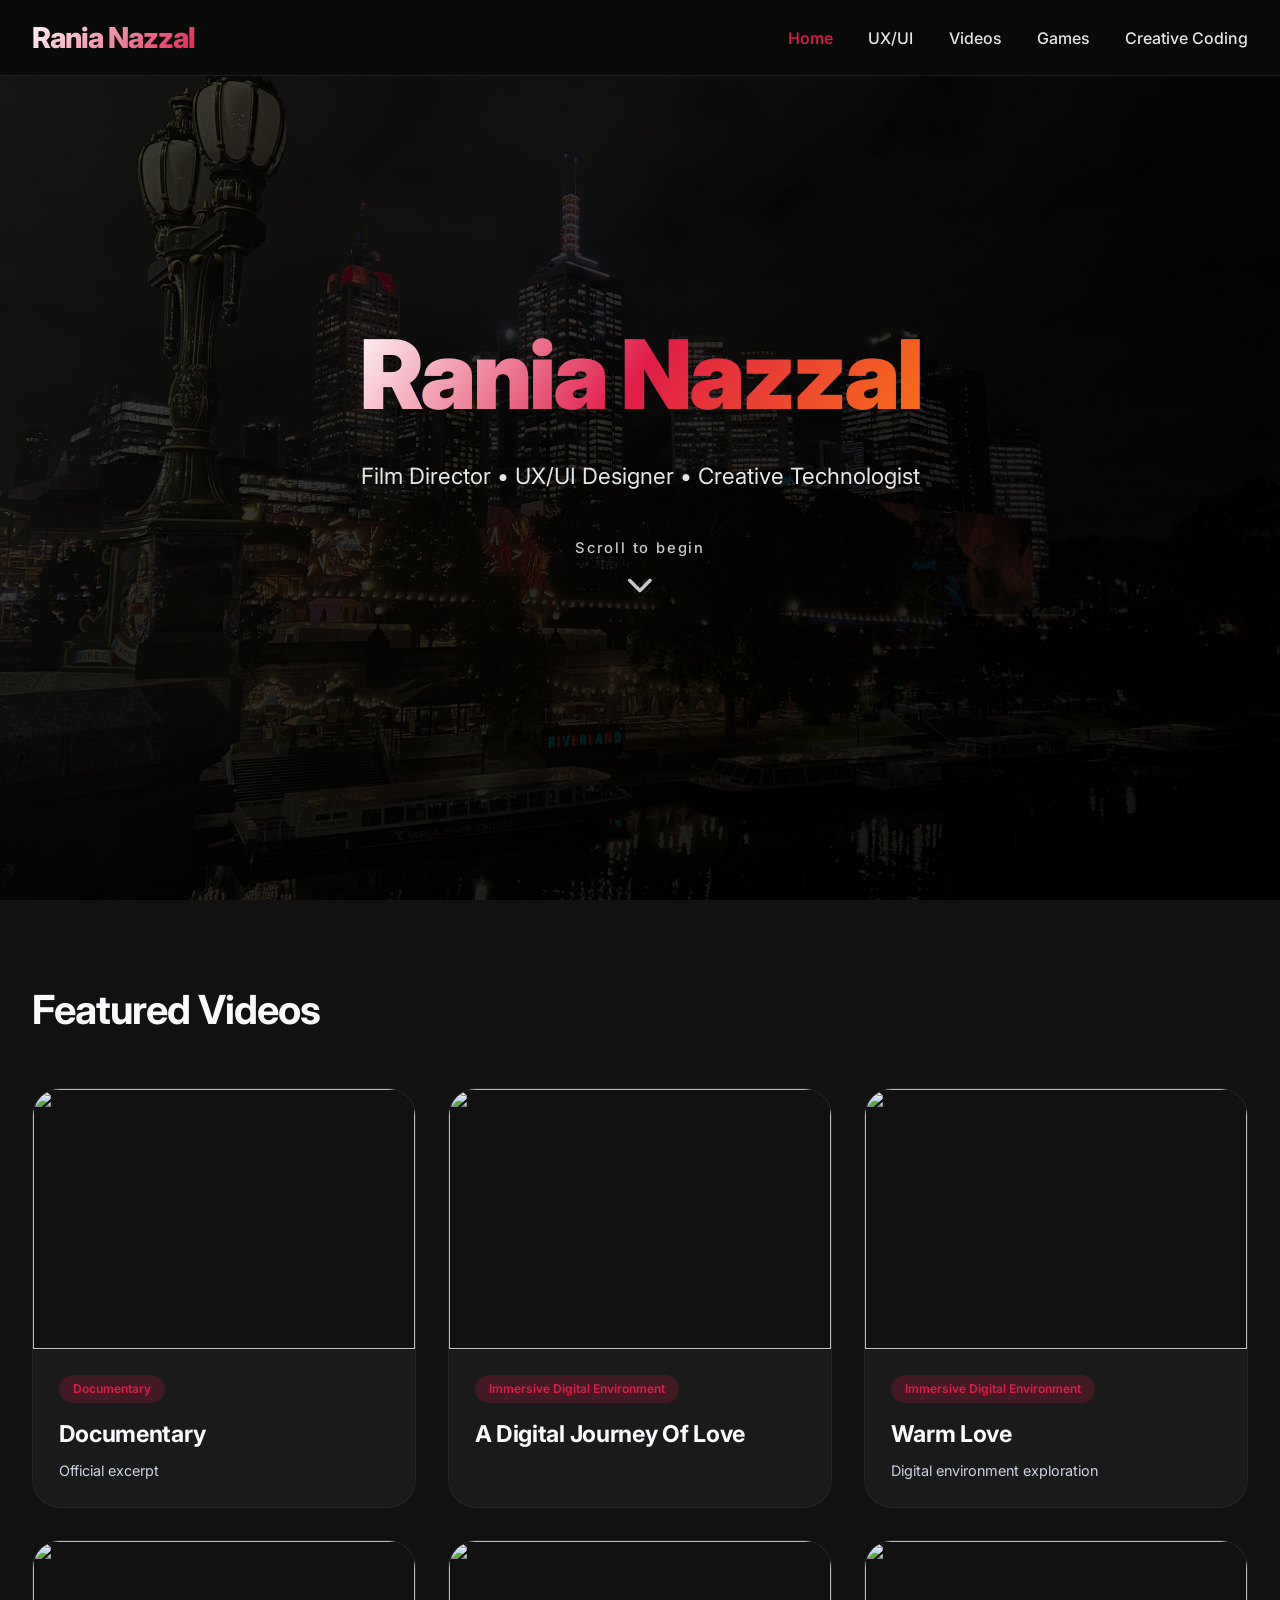
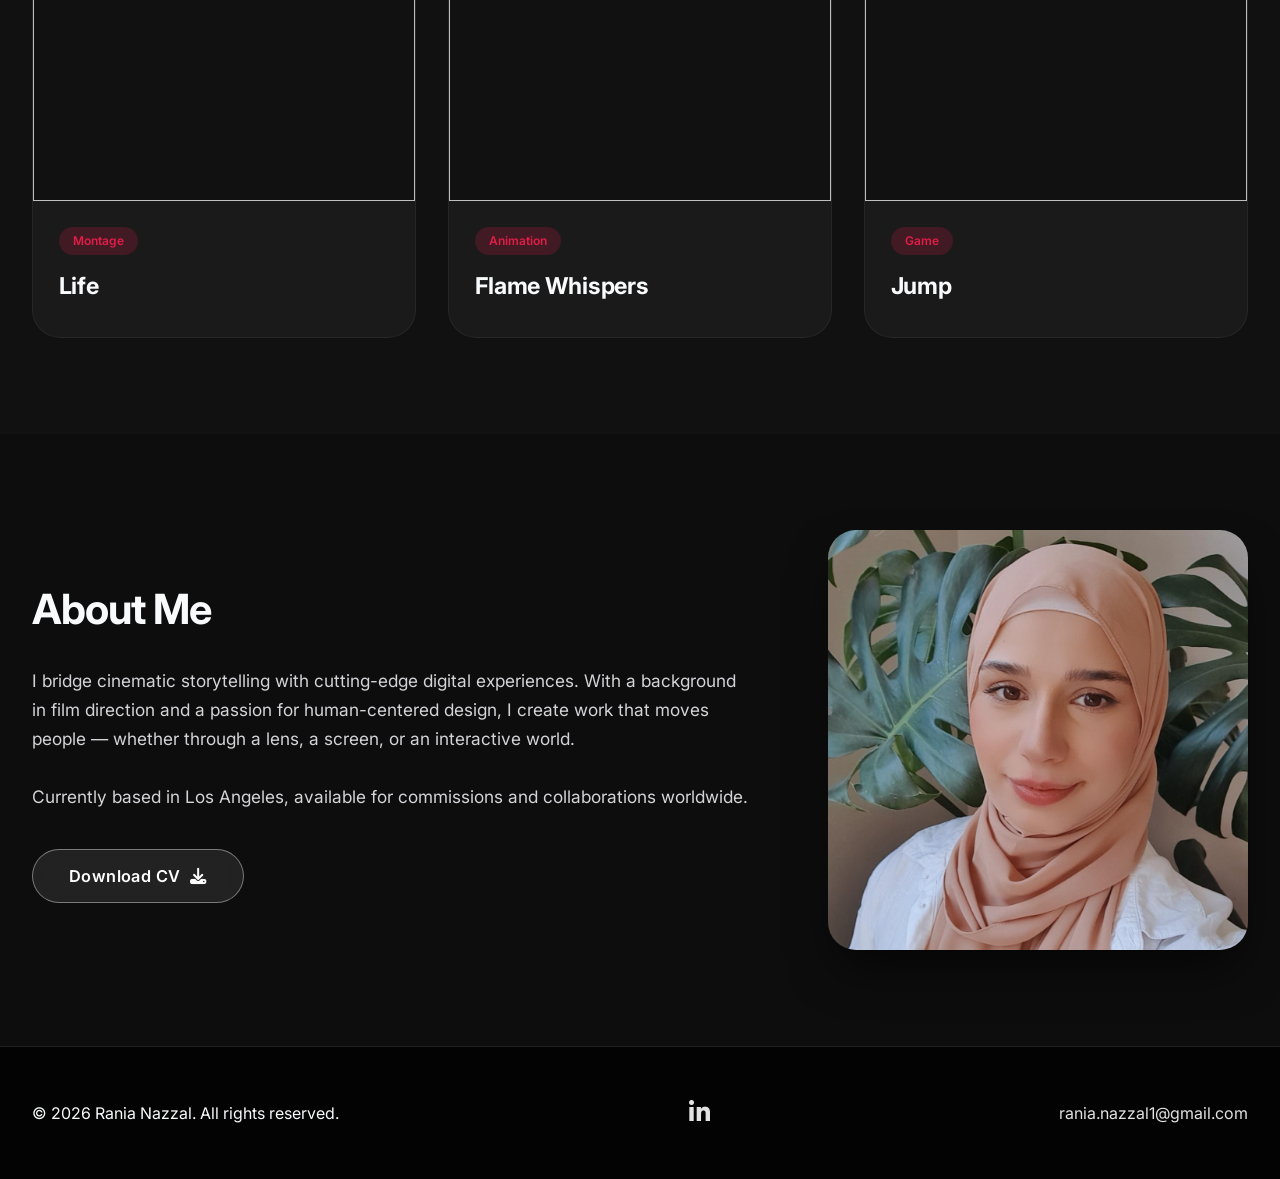
==== commit b0d05252: "update" ====
--- a/index.html
+++ b/index.html
@@ -28,6 +28,8 @@
           <a href="ux.html">UX/UI</a>
           <a href="videos.html">Videos</a>
           <a href="games.html">Games</a>
+          <a href="creative.html">Creative Coding</a>
+
         </div>
         <button class="mobile-menu-btn" id="mobileMenuBtn" aria-label="Menu">
           <i class="fas fa-bars"></i>
@@ -198,7 +200,7 @@
             Currently based in Los Angeles, available for commissions and
             collaborations worldwide.
           </p>
-          <a href="#" class="btn btn-secondary btn-download"
+          <a href="Files/CV.pdf" class="btn btn-secondary btn-download"
             >Download CV <i class="fas fa-download"></i
           ></a>
         </div>
--- a/styles.css
+++ b/styles.css
@@ -666,4 +666,14 @@
   .about-text h2 {
     font-size: 2.3rem;
   }
+}
+
+/* Creative Coding Hero */
+.hero-creative {
+  background: linear-gradient(145deg, rgba(0,0,0,0.6), rgba(0,0,0,0.85)), 
+              url('images/creative/background.png') center/cover no-repeat;
+}
+
+.hero-creative .hero-content {
+  padding-top: 60px;
 }
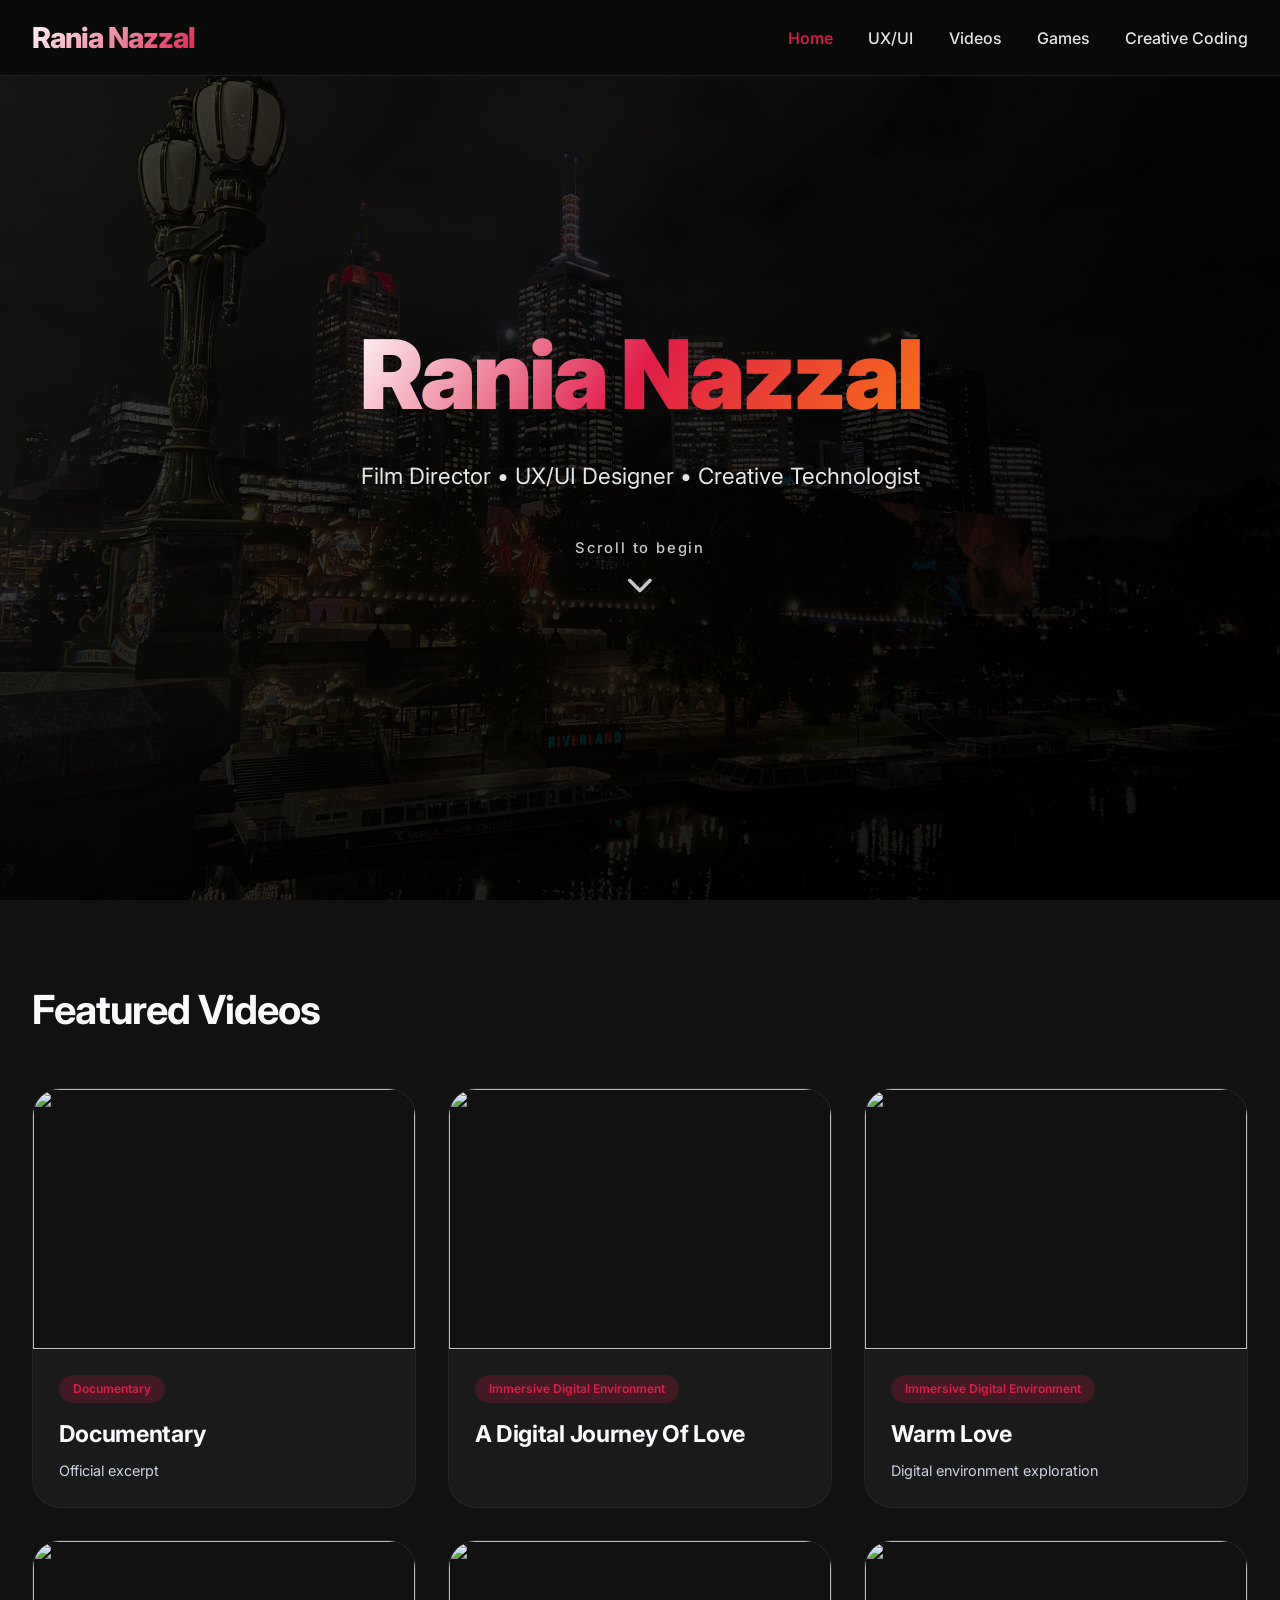
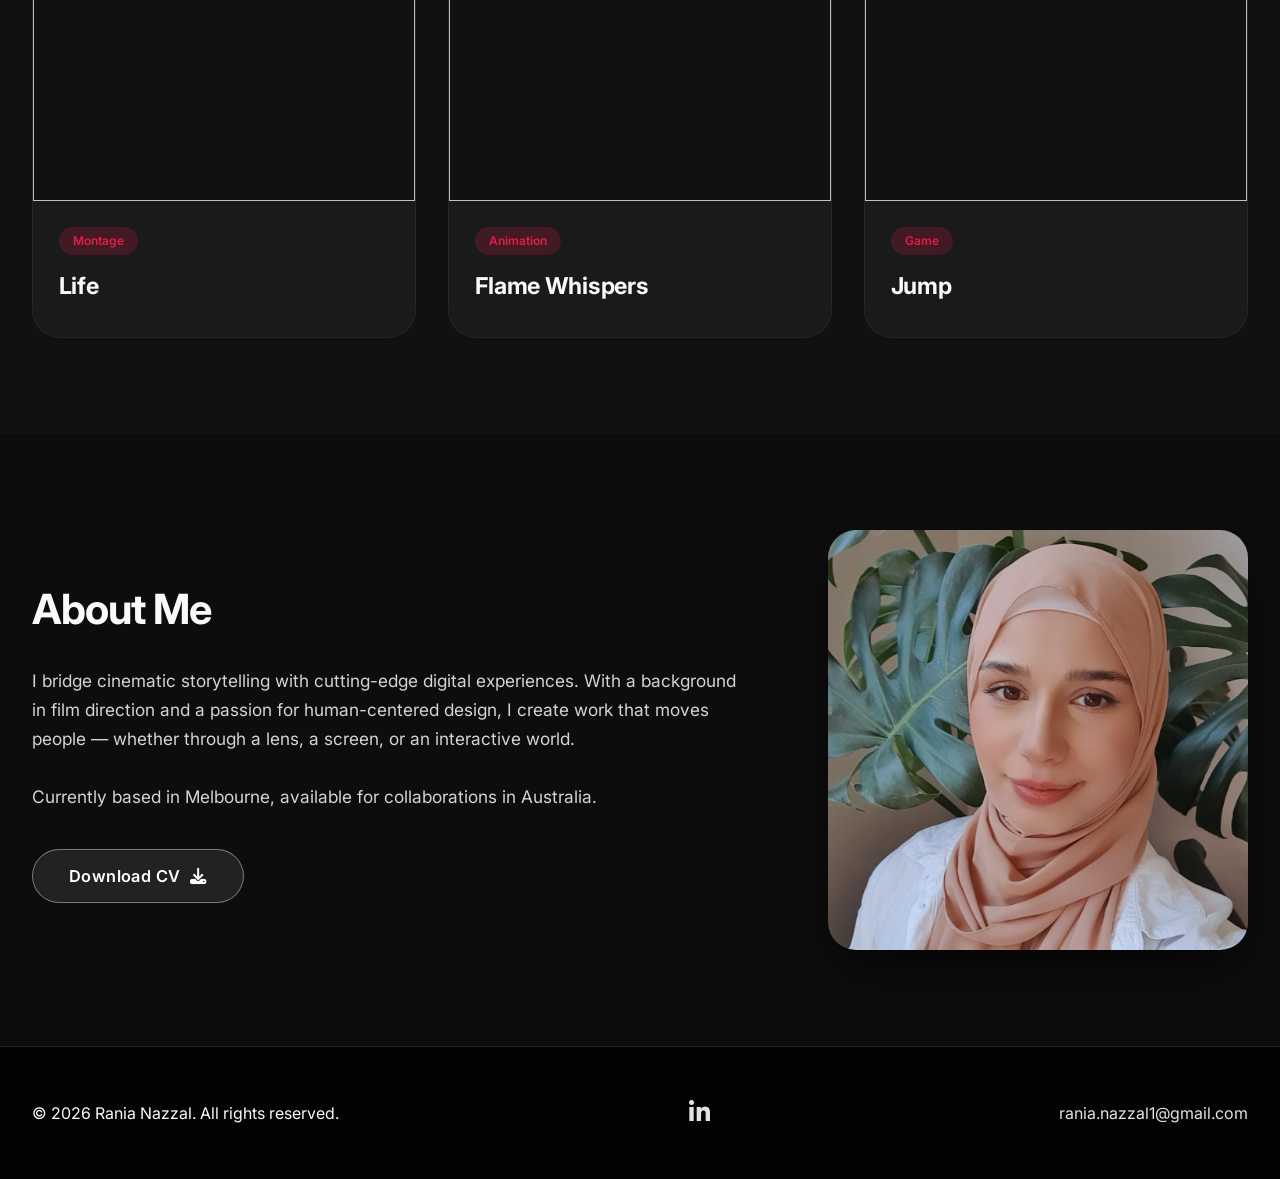
==== commit d3ca5c56: "update" ====
--- a/index.html
+++ b/index.html
@@ -6,7 +6,8 @@
       name="viewport"
       content="width=device-width, initial-scale=1.0, viewport-fit=cover"
     />
-    <meta name="referrer" content="strict-origin-when-cross-origin">   <!-- ← Add this line -->
+    <meta name="referrer" content="strict-origin-when-cross-origin" />
+    <!-- ← Add this line -->
     <title>Rania Nazzal | Director & Designer</title>
     <!-- Google Fonts -->
     <link
@@ -29,7 +30,6 @@
           <a href="videos.html">Videos</a>
           <a href="games.html">Games</a>
           <a href="creative.html">Creative Coding</a>
-
         </div>
         <button class="mobile-menu-btn" id="mobileMenuBtn" aria-label="Menu">
           <i class="fas fa-bars"></i>
@@ -61,129 +61,243 @@
         </video>
       </div>
       <div class="hero-overlay"></div>
-  <div class="hero-content">
-    <h1 class="hero-title">Rania Nazzal</h1>
-    <p class="hero-subtitle">Film Director • UX/UI Designer • Creative Technologist</p>
-    
-  <!--  <div class="hero-buttons">
+      <div class="hero-content">
+        <h1 class="hero-title">Rania Nazzal</h1>
+        <p class="hero-subtitle">
+          Film Director • UX/UI Designer • Creative Technologist
+        </p>
+
+        <!--  <div class="hero-buttons">
       <a href="#" class="btn btn-primary">Watch Reel</a>
       <a href="#" class="btn btn-secondary">Explore Work</a>
     </div>
     -->
 
-    <div class="scroll-indicator" id="scrollIndicator">
-      <span>Scroll to begin</span>
-      <i class="fas fa-chevron-down"></i>
-    </div>
-  </div>
+        <div class="scroll-indicator" id="scrollIndicator">
+          <span>Scroll to begin</span>
+          <i class="fas fa-chevron-down"></i>
+        </div>
+      </div>
     </header>
 
     <!-- FEATURED VIDEOS SECTION -->
-<section class="featured">
-  <div class="container">
-    <h2>Featured Videos</h2>
-    
-    <div class="featured-grid">
-
-      <!-- 1 -->
-      <a href="https://youtu.be/hB1pBLYqSm4" target="_blank" class="featured-card video-card">
-        <div class="card-video-wrapper">
-          <img src="https://img.youtube.com/vi/hB1pBLYqSm4/maxresdefault.jpg" class="card-thumbnail" alt="">
-          <iframe class="card-video" 
-                  src="https://www.youtube-nocookie.com/embed/hB1pBLYqSm4?autoplay=1&mute=1&muted=1&controls=0&modestbranding=1&rel=0&playsinline=1"
-                  frameborder="0" referrerpolicy="strict-origin-when-cross-origin"
-                  allow="accelerometer; autoplay; clipboard-write; encrypted-media; gyroscope; picture-in-picture" allowfullscreen></iframe>
-        </div>
-        <div class="card-content">
-          <span class="tag">Documentary</span>
-          <h3>Documentary</h3>
-          <p>Official excerpt</p>
-        </div>
-      </a>
-
-      <!-- 2 - Fixed Thumbnail -->
-      <a href="https://youtu.be/WjJhmvblc1w" target="_blank" class="featured-card video-card">
-        <div class="card-video-wrapper">
-          <img src="https://img.youtube.com/vi/WjJhmvblc1w/hqdefault.jpg" class="card-thumbnail" alt="">
-          <iframe class="card-video" 
-                  src="https://www.youtube-nocookie.com/embed/WjJhmvblc1w?autoplay=1&mute=1&muted=1&controls=0&modestbranding=1&rel=0&playsinline=1"
-                  frameborder="0" referrerpolicy="strict-origin-when-cross-origin"
-                  allow="accelerometer; autoplay; clipboard-write; encrypted-media; gyroscope; picture-in-picture" allowfullscreen></iframe>
-        </div>
-        <div class="card-content">
-          <span class="tag">Immersive Digital Environment</span>
-          <h3>A Digital Journey Of Love</h3>
-          <p></p>
-        </div>
-      </a>
-
-      <!-- 3 -->
-      <a href="https://youtu.be/rRA-od5oFQ0" target="_blank" class="featured-card video-card">
-        <div class="card-video-wrapper">
-          <img src="https://img.youtube.com/vi/rRA-od5oFQ0/maxresdefault.jpg" class="card-thumbnail" alt="">
-          <iframe class="card-video" 
-                  src="https://www.youtube-nocookie.com/embed/rRA-od5oFQ0?autoplay=1&mute=1&muted=1&controls=0&modestbranding=1&rel=0&playsinline=1"
-                  frameborder="0" referrerpolicy="strict-origin-when-cross-origin"
-                  allow="accelerometer; autoplay; clipboard-write; encrypted-media; gyroscope; picture-in-picture" allowfullscreen></iframe>
-        </div>
-        <div class="card-content">
-          <span class="tag">Immersive Digital Environment</span>
-          <h3>Warm Love</h3>
-          <p>Digital environment exploration</p>
-        </div>
-      </a>
-
-      <!-- 4 - Fixed Thumbnail -->
-      <a href="https://youtu.be/8m2r-ecamuE" target="_blank" class="featured-card video-card">
-        <div class="card-video-wrapper">
-          <img src="https://img.youtube.com/vi/8m2r-ecamuE/hqdefault.jpg" class="card-thumbnail" alt="">
-          <iframe class="card-video" 
-                  src="https://www.youtube-nocookie.com/embed/8m2r-ecamuE?autoplay=1&mute=1&muted=1&controls=0&modestbranding=1&rel=0&playsinline=1"
-                  frameborder="0" referrerpolicy="strict-origin-when-cross-origin"
-                  allow="accelerometer; autoplay; clipboard-write; encrypted-media; gyroscope; picture-in-picture" allowfullscreen></iframe>
-        </div>
-        <div class="card-content">
-          <span class="tag">Montage</span>
-          <h3>Life</h3>
-          <p></p>
-        </div>
-      </a>
-
-      <!-- 5 -->
-      <a href="https://youtu.be/e4bGLVX_BLA" target="_blank" class="featured-card video-card">
-        <div class="card-video-wrapper">
-          <img src="https://img.youtube.com/vi/e4bGLVX_BLA/maxresdefault.jpg" class="card-thumbnail" alt="">
-          <iframe class="card-video" 
-                  src="https://www.youtube-nocookie.com/embed/e4bGLVX_BLA?autoplay=1&mute=1&muted=1&controls=0&modestbranding=1&rel=0&playsinline=1"
-                  frameborder="0" referrerpolicy="strict-origin-when-cross-origin"
-                  allow="accelerometer; autoplay; clipboard-write; encrypted-media; gyroscope; picture-in-picture" allowfullscreen></iframe>
-        </div>
-        <div class="card-content">
-          <span class="tag">Animation</span>
-          <h3>Flame Whispers</h3>
-          <p></p>
-        </div>
-      </a>
-
-      <!-- 6 - New Video -->
-      <a href="https://youtu.be/jIUK3gprp-s" target="_blank" class="featured-card video-card">
-        <div class="card-video-wrapper">
-          <img src="https://img.youtube.com/vi/jIUK3gprp-s/maxresdefault.jpg" class="card-thumbnail" alt="">
-          <iframe class="card-video" 
-                  src="https://www.youtube-nocookie.com/embed/jIUK3gprp-s?autoplay=1&mute=1&muted=1&controls=0&modestbranding=1&rel=0&playsinline=1"
-                  frameborder="0" referrerpolicy="strict-origin-when-cross-origin"
-                  allow="accelerometer; autoplay; clipboard-write; encrypted-media; gyroscope; picture-in-picture" allowfullscreen></iframe>
-        </div>
-        <div class="card-content">
-          <span class="tag">Game</span>
-          <h3>Jump</h3>
-          <p></p>
-        </div>
-      </a>
-      
-    </div>
-  </div>
-</section>
+    <section class="featured">
+      <div class="container">
+        <h2>Featured Videos</h2>
+
+        <div class="featured-grid">
+          <!-- 1 -->
+          <a
+            href="https://youtu.be/hB1pBLYqSm4"
+            target="_blank"
+            class="featured-card video-card"
+          >
+            <div class="card-video-wrapper">
+              <img
+                src="https://img.youtube.com/vi/hB1pBLYqSm4/maxresdefault.jpg"
+                class="card-thumbnail"
+                alt=""
+              />
+              <iframe
+                class="card-video"
+                src="https://www.youtube-nocookie.com/embed/hB1pBLYqSm4?autoplay=1&mute=1&muted=1&controls=0&modestbranding=1&rel=0&playsinline=1"
+                frameborder="0"
+                referrerpolicy="strict-origin-when-cross-origin"
+                allow="
+                  accelerometer;
+                  autoplay;
+                  clipboard-write;
+                  encrypted-media;
+                  gyroscope;
+                  picture-in-picture;
+                "
+                allowfullscreen
+              ></iframe>
+            </div>
+            <div class="card-content">
+              <span class="tag">Documentary</span>
+              <h3>Documentary</h3>
+              <p>Official excerpt</p>
+            </div>
+          </a>
+
+          <!-- 2 - Fixed Thumbnail -->
+          <a
+            href="https://youtu.be/WjJhmvblc1w"
+            target="_blank"
+            class="featured-card video-card"
+          >
+            <div class="card-video-wrapper">
+              <img
+                src="https://img.youtube.com/vi/WjJhmvblc1w/hqdefault.jpg"
+                class="card-thumbnail"
+                alt=""
+              />
+              <iframe
+                class="card-video"
+                src="https://www.youtube-nocookie.com/embed/WjJhmvblc1w?autoplay=1&mute=1&muted=1&controls=0&modestbranding=1&rel=0&playsinline=1"
+                frameborder="0"
+                referrerpolicy="strict-origin-when-cross-origin"
+                allow="
+                  accelerometer;
+                  autoplay;
+                  clipboard-write;
+                  encrypted-media;
+                  gyroscope;
+                  picture-in-picture;
+                "
+                allowfullscreen
+              ></iframe>
+            </div>
+            <div class="card-content">
+              <span class="tag">Immersive Digital Environment</span>
+              <h3>A Digital Journey Of Love</h3>
+              <p></p>
+            </div>
+          </a>
+
+          <!-- 3 -->
+          <a
+            href="https://youtu.be/rRA-od5oFQ0"
+            target="_blank"
+            class="featured-card video-card"
+          >
+            <div class="card-video-wrapper">
+              <img
+                src="https://img.youtube.com/vi/rRA-od5oFQ0/maxresdefault.jpg"
+                class="card-thumbnail"
+                alt=""
+              />
+              <iframe
+                class="card-video"
+                src="https://www.youtube-nocookie.com/embed/rRA-od5oFQ0?autoplay=1&mute=1&muted=1&controls=0&modestbranding=1&rel=0&playsinline=1"
+                frameborder="0"
+                referrerpolicy="strict-origin-when-cross-origin"
+                allow="
+                  accelerometer;
+                  autoplay;
+                  clipboard-write;
+                  encrypted-media;
+                  gyroscope;
+                  picture-in-picture;
+                "
+                allowfullscreen
+              ></iframe>
+            </div>
+            <div class="card-content">
+              <span class="tag">Immersive Digital Environment</span>
+              <h3>Warm Love</h3>
+              <p>Digital environment exploration</p>
+            </div>
+          </a>
+
+          <!-- 4 - Fixed Thumbnail -->
+          <a
+            href="https://youtu.be/8m2r-ecamuE"
+            target="_blank"
+            class="featured-card video-card"
+          >
+            <div class="card-video-wrapper">
+              <img
+                src="https://img.youtube.com/vi/8m2r-ecamuE/hqdefault.jpg"
+                class="card-thumbnail"
+                alt=""
+              />
+              <iframe
+                class="card-video"
+                src="https://www.youtube-nocookie.com/embed/8m2r-ecamuE?autoplay=1&mute=1&muted=1&controls=0&modestbranding=1&rel=0&playsinline=1"
+                frameborder="0"
+                referrerpolicy="strict-origin-when-cross-origin"
+                allow="
+                  accelerometer;
+                  autoplay;
+                  clipboard-write;
+                  encrypted-media;
+                  gyroscope;
+                  picture-in-picture;
+                "
+                allowfullscreen
+              ></iframe>
+            </div>
+            <div class="card-content">
+              <span class="tag">Montage</span>
+              <h3>Life</h3>
+              <p></p>
+            </div>
+          </a>
+
+          <!-- 5 -->
+          <a
+            href="https://youtu.be/e4bGLVX_BLA"
+            target="_blank"
+            class="featured-card video-card"
+          >
+            <div class="card-video-wrapper">
+              <img
+                src="https://img.youtube.com/vi/e4bGLVX_BLA/maxresdefault.jpg"
+                class="card-thumbnail"
+                alt=""
+              />
+              <iframe
+                class="card-video"
+                src="https://www.youtube-nocookie.com/embed/e4bGLVX_BLA?autoplay=1&mute=1&muted=1&controls=0&modestbranding=1&rel=0&playsinline=1"
+                frameborder="0"
+                referrerpolicy="strict-origin-when-cross-origin"
+                allow="
+                  accelerometer;
+                  autoplay;
+                  clipboard-write;
+                  encrypted-media;
+                  gyroscope;
+                  picture-in-picture;
+                "
+                allowfullscreen
+              ></iframe>
+            </div>
+            <div class="card-content">
+              <span class="tag">Animation</span>
+              <h3>Flame Whispers</h3>
+              <p></p>
+            </div>
+          </a>
+
+          <!-- 6 - New Video -->
+          <a
+            href="https://youtu.be/jIUK3gprp-s"
+            target="_blank"
+            class="featured-card video-card"
+          >
+            <div class="card-video-wrapper">
+              <img
+                src="https://img.youtube.com/vi/jIUK3gprp-s/maxresdefault.jpg"
+                class="card-thumbnail"
+                alt=""
+              />
+              <iframe
+                class="card-video"
+                src="https://www.youtube-nocookie.com/embed/jIUK3gprp-s?autoplay=1&mute=1&muted=1&controls=0&modestbranding=1&rel=0&playsinline=1"
+                frameborder="0"
+                referrerpolicy="strict-origin-when-cross-origin"
+                allow="
+                  accelerometer;
+                  autoplay;
+                  clipboard-write;
+                  encrypted-media;
+                  gyroscope;
+                  picture-in-picture;
+                "
+                allowfullscreen
+              ></iframe>
+            </div>
+            <div class="card-content">
+              <span class="tag">Game</span>
+              <h3>Jump</h3>
+              <p></p>
+            </div>
+          </a>
+        </div>
+      </div>
+    </section>
 
     <!-- ABOUT SECTION -->
     <section class="about">
@@ -197,8 +311,8 @@
             through a lens, a screen, or an interactive world.
           </p>
           <p>
-            Currently based in Los Angeles, available for commissions and
-            collaborations worldwide.
+            Currently based in Melbourne, available for collaborations in
+            Australia.
           </p>
           <a href="Files/CV.pdf" class="btn btn-secondary btn-download"
             >Download CV <i class="fas fa-download"></i
@@ -217,10 +331,12 @@
         <div class="footer-content">
           <div><p>© 2026 Rania Nazzal. All rights reserved.</p></div>
           <div class="social-links">
-            <a href="https://www.linkedin.com/in/rania-nazz-2394b4176" 
-              target="_blank" 
-              rel="noopener noreferrer" 
-              aria-label="LinkedIn">
+            <a
+              href="https://www.linkedin.com/in/rania-nazz-2394b4176"
+              target="_blank"
+              rel="noopener noreferrer"
+              aria-label="LinkedIn"
+            >
               <i class="fab fa-linkedin-in"></i>
             </a>
           </div>
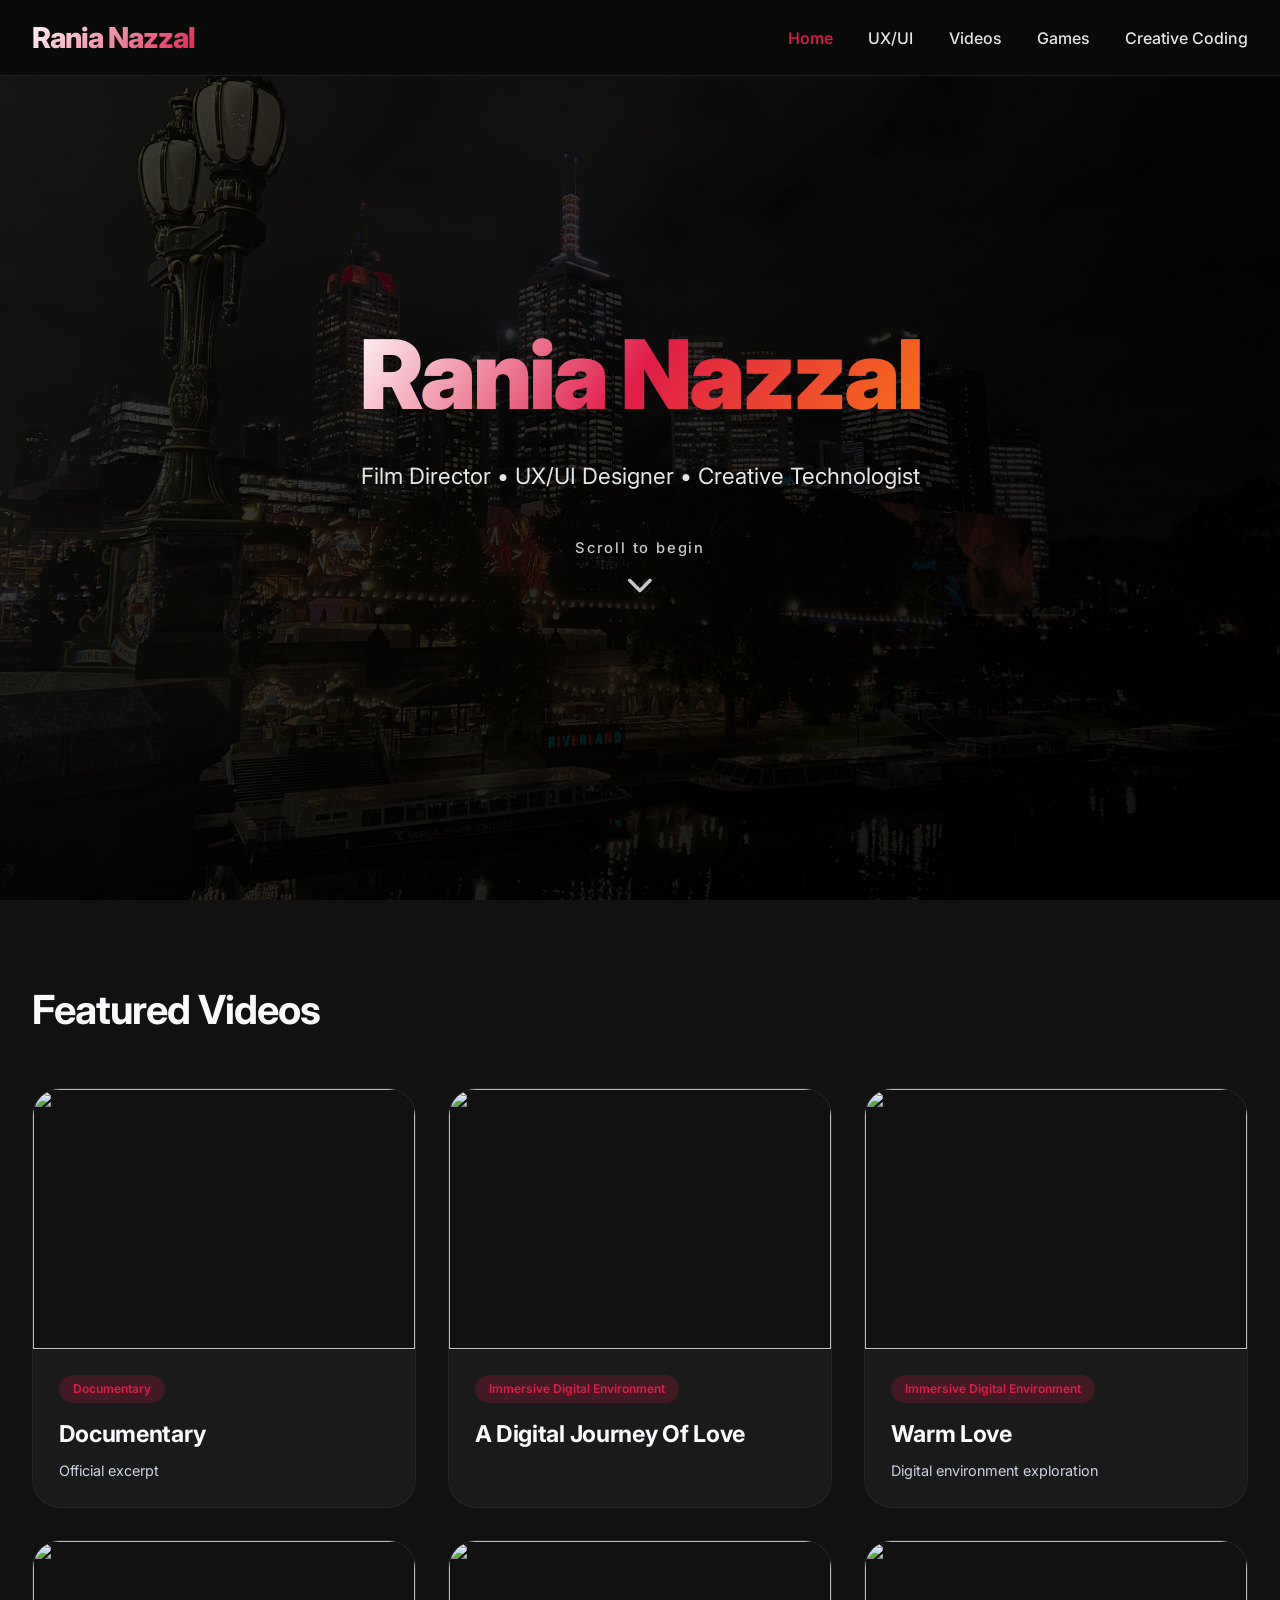
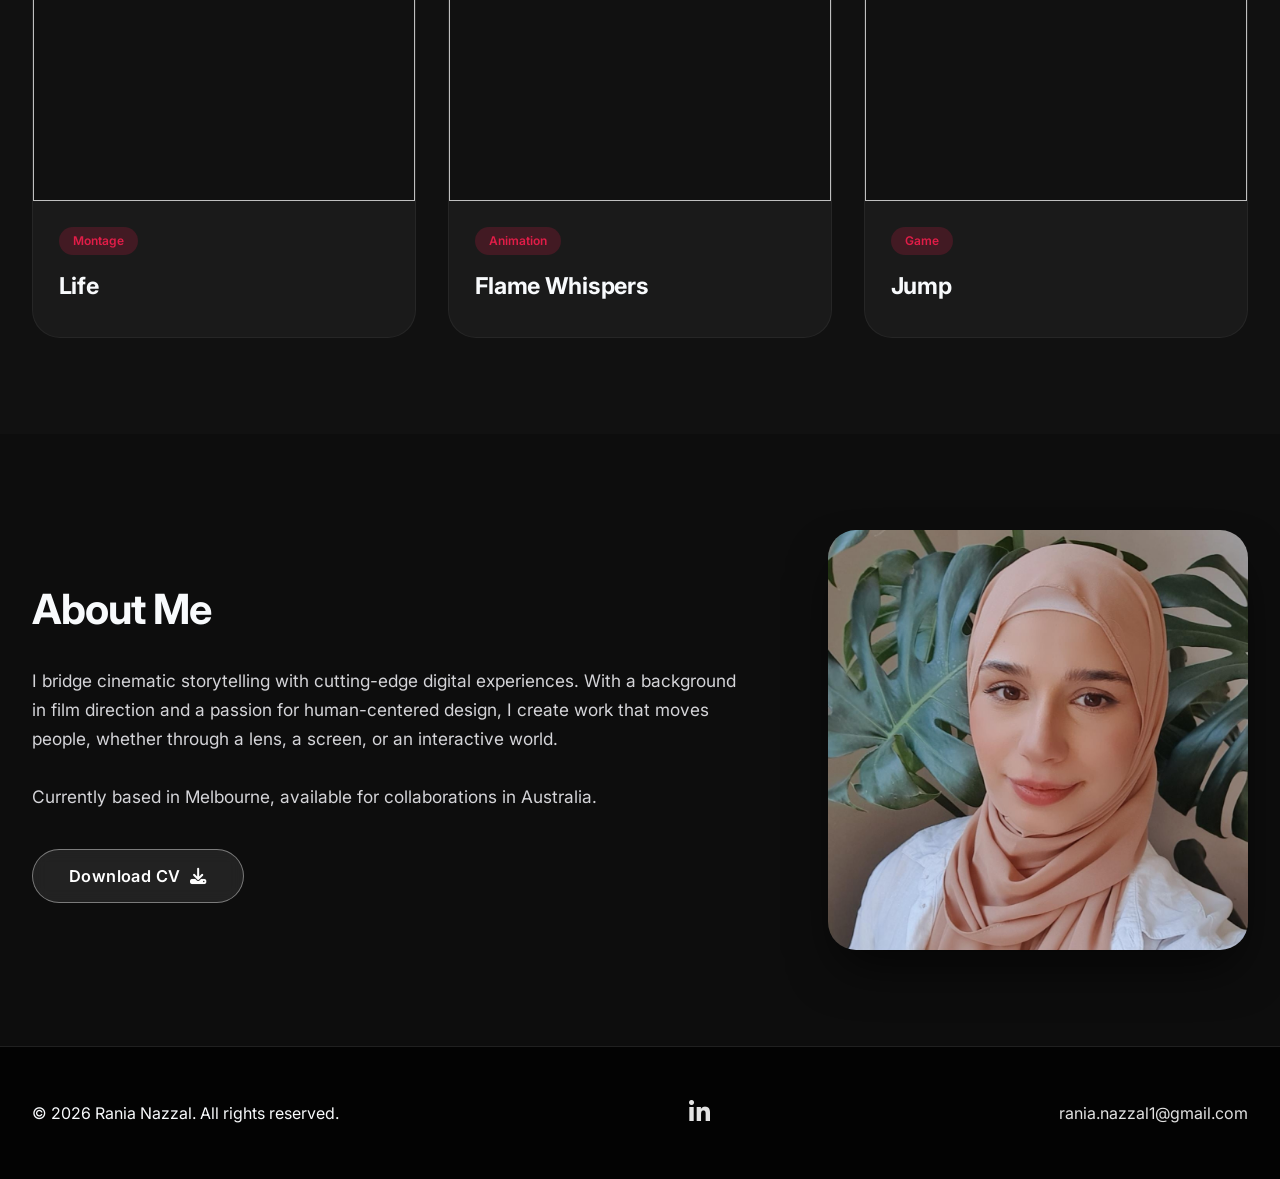
==== commit 572e992a: "update" ====
--- a/index.html
+++ b/index.html
@@ -307,7 +307,7 @@
           <p>
             I bridge cinematic storytelling with cutting-edge digital
             experiences. With a background in film direction and a passion for
-            human-centered design, I create work that moves people — whether
+            human-centered design, I create work that moves people, whether
             through a lens, a screen, or an interactive world.
           </p>
           <p>
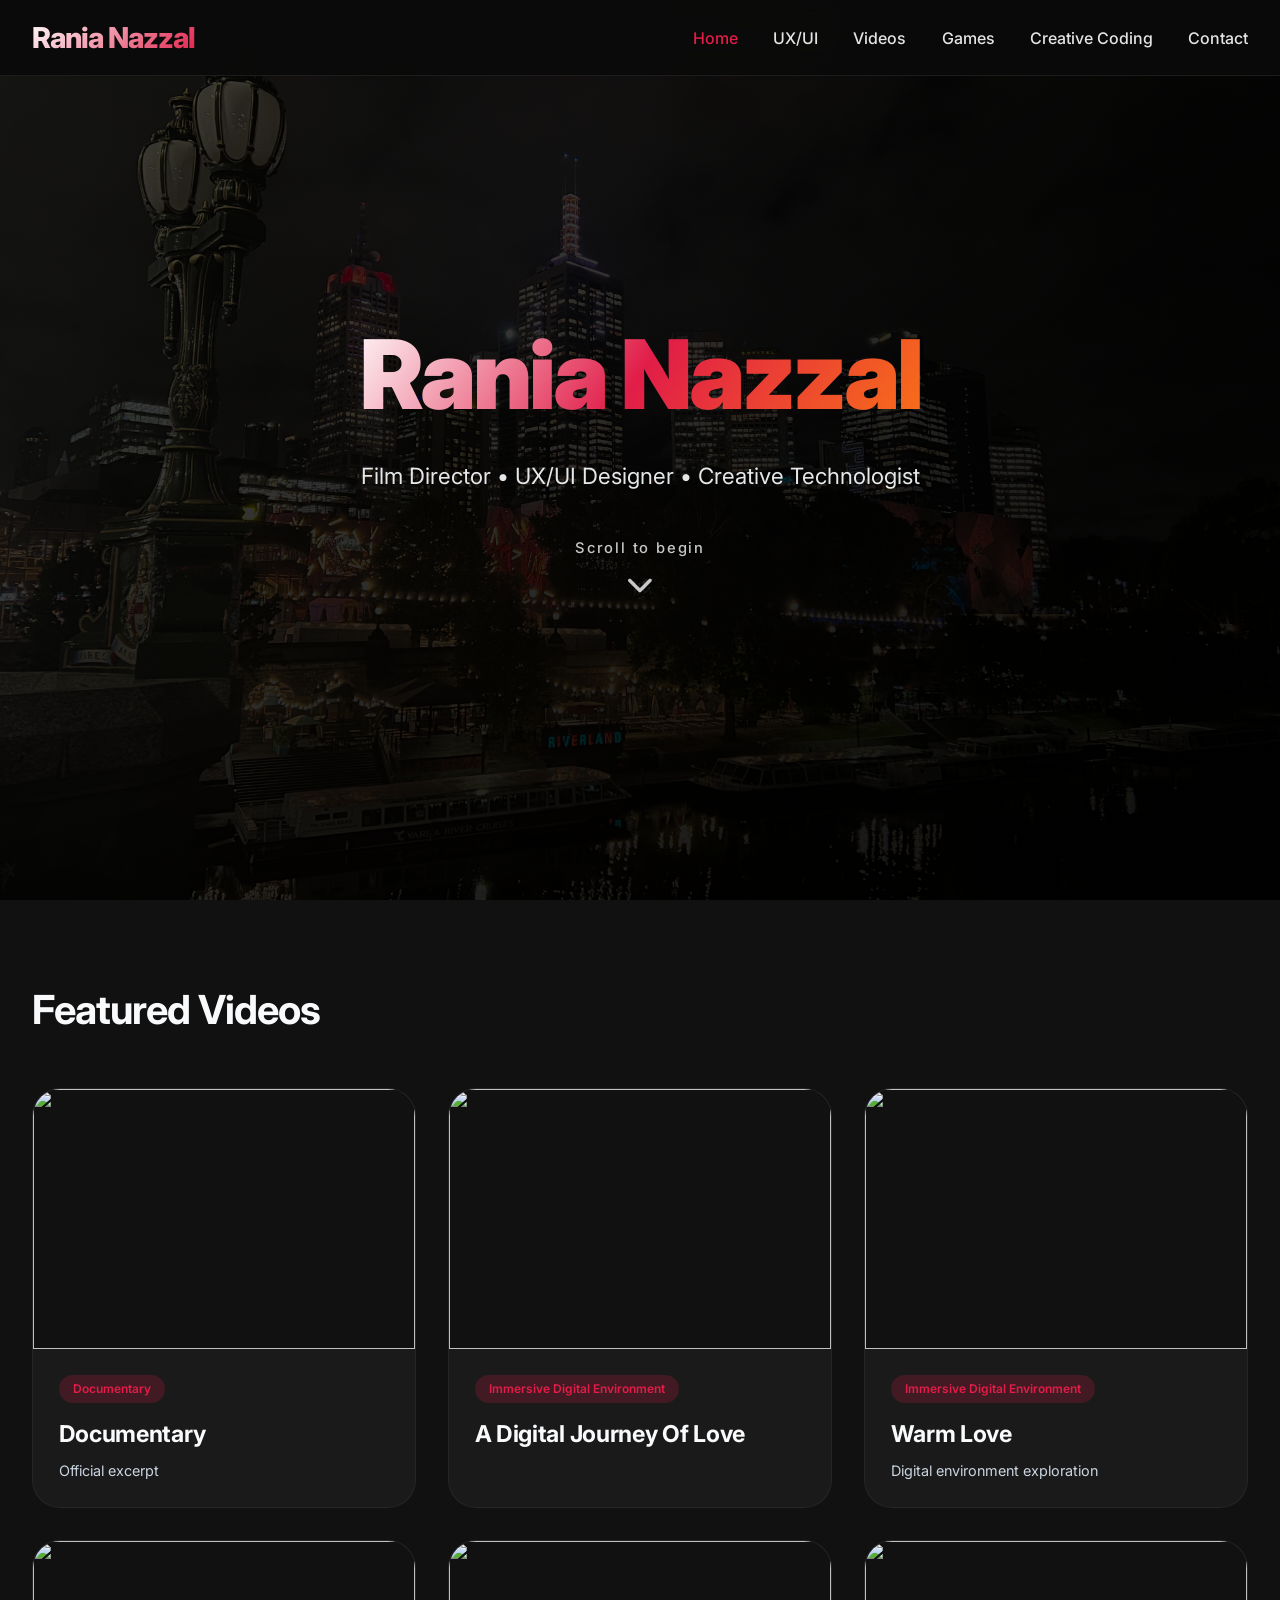
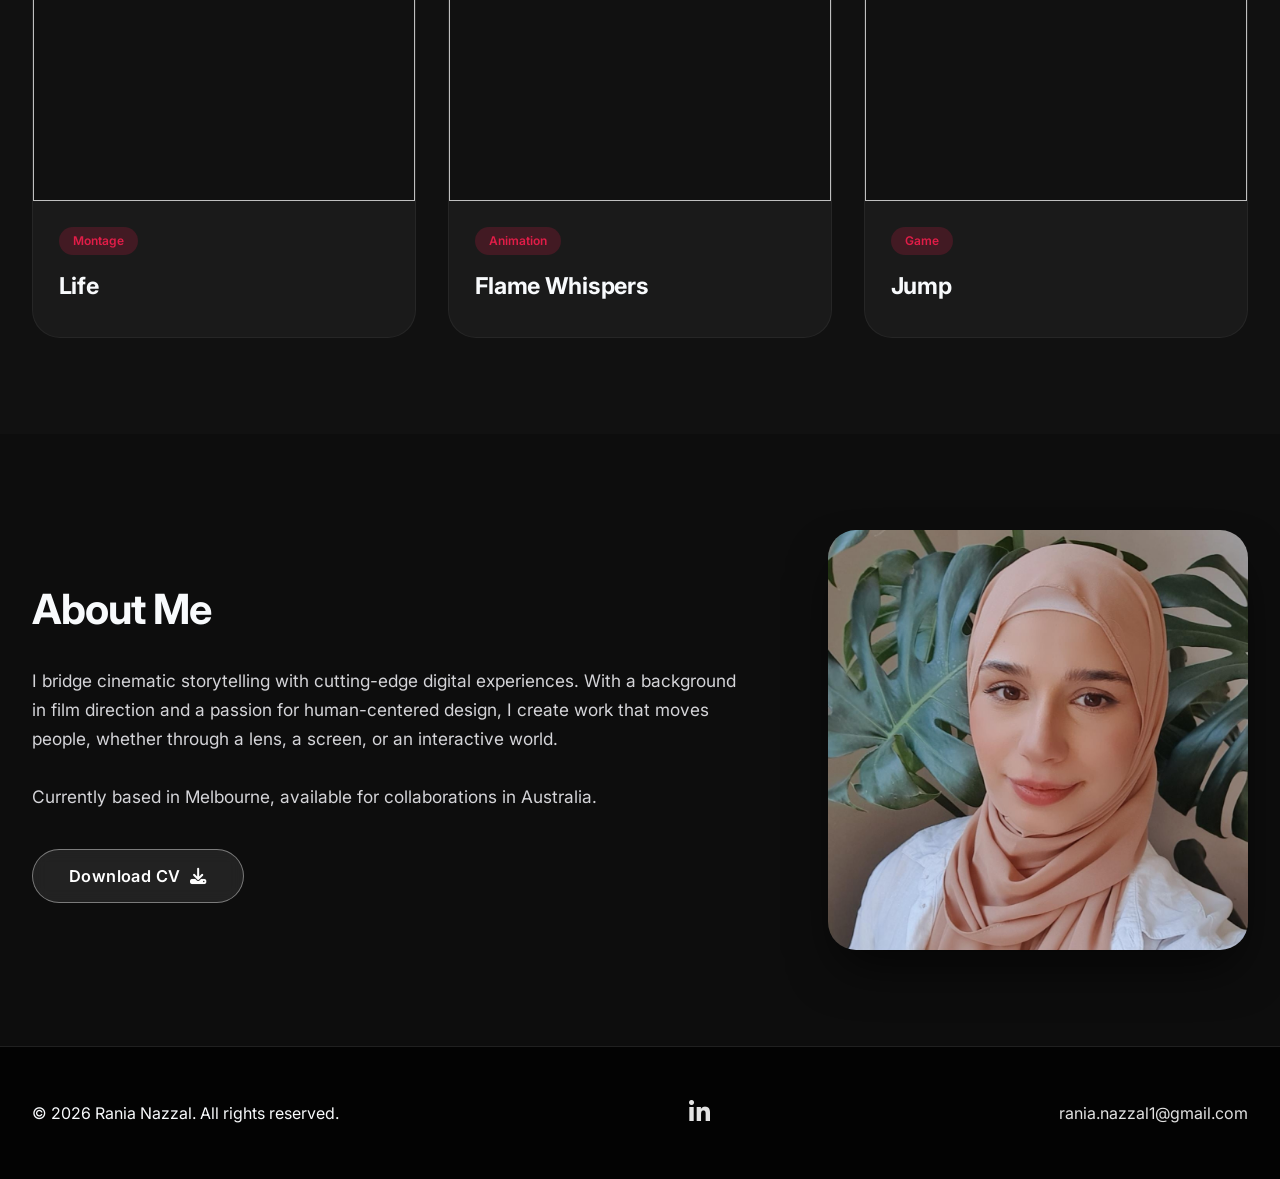
==== commit 67673f65: "update" ====
--- a/index.html
+++ b/index.html
@@ -30,6 +30,7 @@
           <a href="videos.html">Videos</a>
           <a href="games.html">Games</a>
           <a href="creative.html">Creative Coding</a>
+          <a href="Contact.html">Contact</a>
         </div>
         <button class="mobile-menu-btn" id="mobileMenuBtn" aria-label="Menu">
           <i class="fas fa-bars"></i>
@@ -46,6 +47,7 @@
       <a href="#">UI</a>
       <a href="#">Videos</a>
       <a href="#">Games & Immersive</a>
+      <a href="#">Contact</a>
     </div>
 
     <!-- HERO SECTION -->
--- a/styles.css
+++ b/styles.css
@@ -17,7 +17,11 @@
 }
 
 body {
-  font-family: "Inter", system-ui, -apple-system, sans-serif;
+  font-family:
+    "Inter",
+    system-ui,
+    -apple-system,
+    sans-serif;
   background-color: var(--dark);
   color: var(--light);
   line-height: 1.5;
@@ -116,7 +120,11 @@
 .hero-overlay {
   position: absolute;
   inset: 0;
-  background: linear-gradient(145deg, rgba(0,0,0,0.4) 0%, rgba(0,0,0,0.75) 100%);
+  background: linear-gradient(
+    145deg,
+    rgba(0, 0, 0, 0.4) 0%,
+    rgba(0, 0, 0, 0.75) 100%
+  );
   z-index: 1;
 }
 
@@ -197,7 +205,7 @@
 
 .btn-secondary:hover {
   background: rgba(255, 255, 255, 0.2);
-  border-color: rgba(255,255,255,0.7);
+  border-color: rgba(255, 255, 255, 0.7);
   transform: translateY(-3px);
 }
 
@@ -226,13 +234,24 @@
 }
 
 @keyframes bounce {
-  0%, 100% { transform: translateY(0); }
-  50%      { transform: translateY(10px); }
+  0%,
+  100% {
+    transform: translateY(0);
+  }
+  50% {
+    transform: translateY(10px);
+  }
 }
 
 @keyframes fadeUp {
-  from { opacity: 0; transform: translateY(40px); }
-  to   { opacity: 1; transform: translateY(0); }
+  from {
+    opacity: 0;
+    transform: translateY(40px);
+  }
+  to {
+    opacity: 1;
+    transform: translateY(0);
+  }
 }
 
 /* ==================== OTHER SECTIONS ==================== */
@@ -247,7 +266,8 @@
   padding: 0 2rem;
 }
 
-.featured h2, .about-text h2 {
+.featured h2,
+.about-text h2 {
   font-size: 2.5rem;
   font-weight: 700;
   margin-bottom: 3rem;
@@ -266,7 +286,9 @@
   border-radius: 28px;
   overflow: hidden;
   background: var(--card-bg);
-  transition: transform 0.3s ease, box-shadow 0.3s;
+  transition:
+    transform 0.3s ease,
+    box-shadow 0.3s;
   display: flex;
   flex-direction: column;
   border: 1px solid rgba(255, 255, 255, 0.05);
@@ -480,13 +502,28 @@
 
 /* RESPONSIVE */
 @media (max-width: 768px) {
-  .nav-links { display: none; }
-  .mobile-menu-btn { display: block; }
-  .about-grid { flex-direction: column; }
-  .hero-subtitle { font-size: 1.15rem; }
-  .hero-buttons { margin-bottom: 4rem; }
-  .featured-grid { gap: 1.5rem; }
-  .footer-content { flex-direction: column; text-align: center; }
+  .nav-links {
+    display: none;
+  }
+  .mobile-menu-btn {
+    display: block;
+  }
+  .about-grid {
+    flex-direction: column;
+  }
+  .hero-subtitle {
+    font-size: 1.15rem;
+  }
+  .hero-buttons {
+    margin-bottom: 4rem;
+  }
+  .featured-grid {
+    gap: 1.5rem;
+  }
+  .footer-content {
+    flex-direction: column;
+    text-align: center;
+  }
 }
 
 .card-video-wrapper {
@@ -524,8 +561,9 @@
 
 /* Home Hero - Background Image */
 .hero-home {
-  background: linear-gradient(145deg, rgba(0,0,0,0.45), rgba(0,0,0,0.75)), 
-              url('images/Index/IMG_4042.png') center/cover no-repeat;
+  background:
+    linear-gradient(145deg, rgba(0, 0, 0, 0.45), rgba(0, 0, 0, 0.75)),
+    url("images/Index/IMG_4042.png") center/cover no-repeat;
   height: 100vh;
   min-height: 700px;
   position: relative;
@@ -541,18 +579,43 @@
   z-index: 3;
 }
 
+/* Contact Hero - Background Image */
+.hero-contact {
+  background:
+    linear-gradient(145deg, rgba(0, 0, 0, 0.45), rgba(0, 0, 0, 0.75)),
+    url("images/contact/pexels-daryl-john-de-guzman-113010230-11631926.jpg")
+      center/cover no-repeat;
+  height: 100vh;
+  min-height: 700px;
+  position: relative;
+  display: flex;
+  align-items: center;
+  justify-content: center;
+  text-align: center;
+  overflow: hidden;
+}
+
+.hero-home .hero-content {
+  position: relative;
+  z-index: 3;
+}
 /* Optional: Darker overlay if needed */
 .hero-home .hero-overlay {
   position: absolute;
   inset: 0;
-  background: linear-gradient(145deg, rgba(0,0,0,0.4) 0%, rgba(0,0,0,0.75) 100%);
+  background: linear-gradient(
+    145deg,
+    rgba(0, 0, 0, 0.4) 0%,
+    rgba(0, 0, 0, 0.75) 100%
+  );
   z-index: 1;
 }
 
 /* UX Hero Variation */
 .hero-ux {
-  background: linear-gradient(145deg, rgba(0,0,0,0.6), rgba(0,0,0,0.85)), 
-              url('images/uxui/background.jpg') center/cover no-repeat;
+  background:
+    linear-gradient(145deg, rgba(0, 0, 0, 0.6), rgba(0, 0, 0, 0.85)),
+    url("images/uxui/background.jpg") center/cover no-repeat;
 }
 
 .hero-ux .hero-content {
@@ -570,8 +633,9 @@
 
 /* Videos Hero */
 .hero-videos {
-  background: linear-gradient(145deg, rgba(0,0,0,0.65), rgba(0,0,0,0.85)), 
-              url('images/video/background.jpg') center/cover no-repeat;
+  background:
+    linear-gradient(145deg, rgba(0, 0, 0, 0.65), rgba(0, 0, 0, 0.85)),
+    url("images/video/background.jpg") center/cover no-repeat;
 }
 
 .hero-videos .hero-content {
@@ -583,12 +647,11 @@
   transform: scale(1.05);
 }
 
-
-
 /* Games & Immersive Hero */
 .hero-immersive {
-  background: linear-gradient(145deg, rgba(0,0,0,0.7), rgba(0,0,0,0.85)), 
-              url('images/games/background.jpg') center/cover no-repeat;
+  background:
+    linear-gradient(145deg, rgba(0, 0, 0, 0.7), rgba(0, 0, 0, 0.85)),
+    url("images/games/pexels-pavel-danilyuk-7776903.jpg") center/cover no-repeat;
 }
 
 .hero-immersive .hero-content {
@@ -670,10 +733,11 @@
 
 /* Creative Coding Hero */
 .hero-creative {
-  background: linear-gradient(145deg, rgba(0,0,0,0.6), rgba(0,0,0,0.85)), 
-              url('images/creative/background.png') center/cover no-repeat;
+  background:
+    linear-gradient(145deg, rgba(0, 0, 0, 0.6), rgba(0, 0, 0, 0.85)),
+    url("images/creative/background.png") center/cover no-repeat;
 }
 
 .hero-creative .hero-content {
   padding-top: 60px;
-}+}
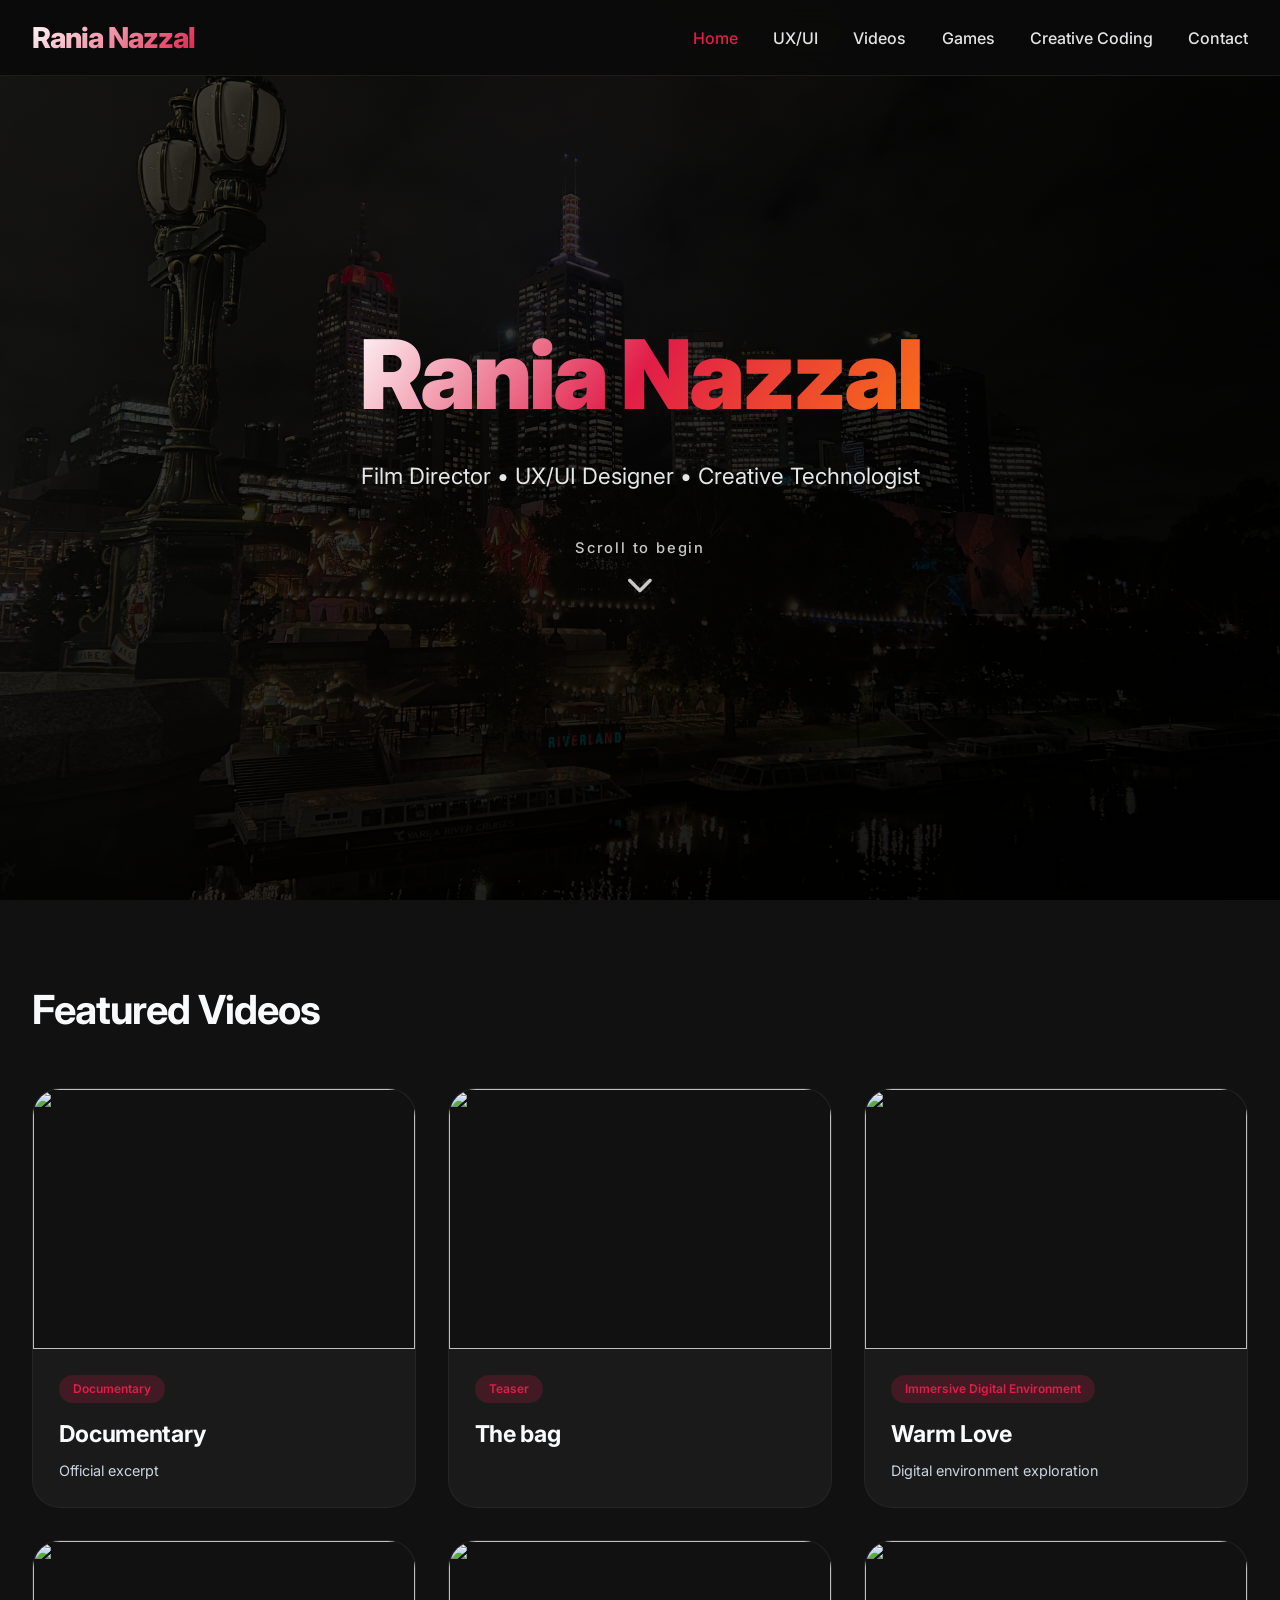
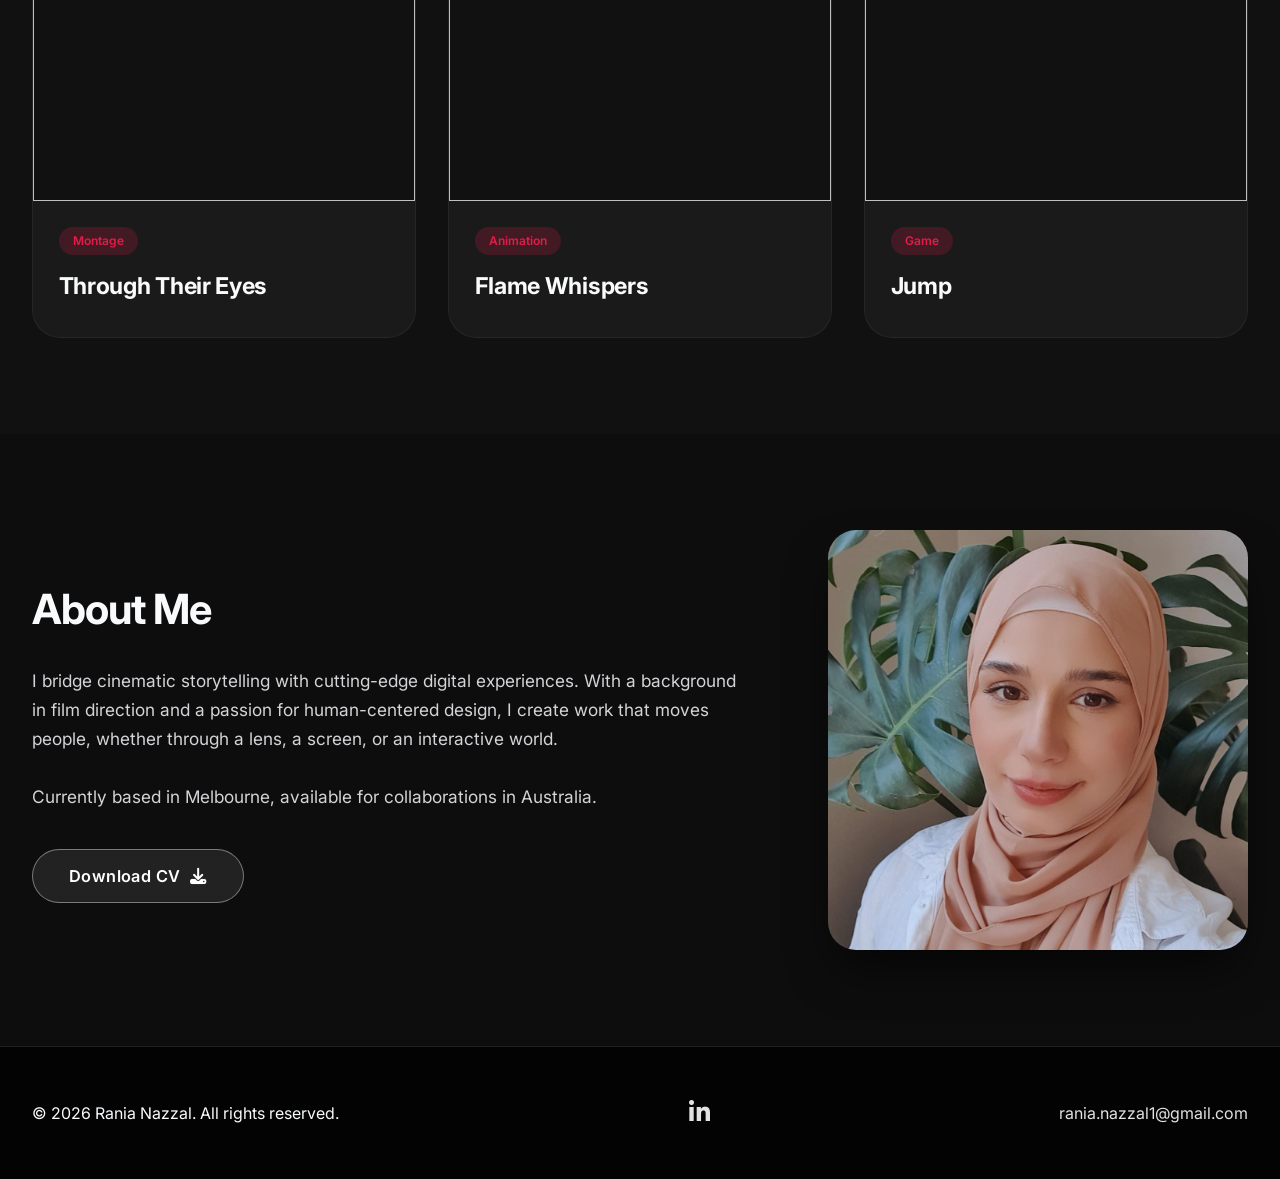
==== commit 68ba1b90: "update" ====
--- a/index.html
+++ b/index.html
@@ -125,35 +125,35 @@
 
           <!-- 2 - Fixed Thumbnail -->
           <a
-            href="https://youtu.be/WjJhmvblc1w"
-            target="_blank"
-            class="featured-card video-card"
-          >
-            <div class="card-video-wrapper">
-              <img
-                src="https://img.youtube.com/vi/WjJhmvblc1w/hqdefault.jpg"
-                class="card-thumbnail"
-                alt=""
-              />
-              <iframe
-                class="card-video"
-                src="https://www.youtube-nocookie.com/embed/WjJhmvblc1w?autoplay=1&mute=1&muted=1&controls=0&modestbranding=1&rel=0&playsinline=1"
-                frameborder="0"
-                referrerpolicy="strict-origin-when-cross-origin"
-                allow="
-                  accelerometer;
-                  autoplay;
-                  clipboard-write;
-                  encrypted-media;
-                  gyroscope;
-                  picture-in-picture;
-                "
-                allowfullscreen
-              ></iframe>
-            </div>
-            <div class="card-content">
-              <span class="tag">Immersive Digital Environment</span>
-              <h3>A Digital Journey Of Love</h3>
+            href="https://youtu.be/cQzmd6UJnb4"
+            target="_blank"
+            class="featured-card video-card"
+          >
+            <div class="card-video-wrapper">
+              <img
+                src="https://img.youtube.com/vi/cQzmd6UJnb4/hqdefault.jpg"
+                class="card-thumbnail"
+                alt=""
+              />
+              <iframe
+                class="card-video"
+                src="https://www.youtube-nocookie.com/embed/cQzmd6UJnb4?autoplay=1&mute=1&muted=1&controls=0&modestbranding=1&rel=0&playsinline=1"
+                frameborder="0"
+                referrerpolicy="strict-origin-when-cross-origin"
+                allow="
+                  accelerometer;
+                  autoplay;
+                  clipboard-write;
+                  encrypted-media;
+                  gyroscope;
+                  picture-in-picture;
+                "
+                allowfullscreen
+              ></iframe>
+            </div>
+            <div class="card-content">
+              <span class="tag">Teaser</span>
+              <h3>The bag</h3>
               <p></p>
             </div>
           </a>
@@ -195,19 +195,19 @@
 
           <!-- 4 - Fixed Thumbnail -->
           <a
-            href="https://youtu.be/8m2r-ecamuE"
-            target="_blank"
-            class="featured-card video-card"
-          >
-            <div class="card-video-wrapper">
-              <img
-                src="https://img.youtube.com/vi/8m2r-ecamuE/hqdefault.jpg"
-                class="card-thumbnail"
-                alt=""
-              />
-              <iframe
-                class="card-video"
-                src="https://www.youtube-nocookie.com/embed/8m2r-ecamuE?autoplay=1&mute=1&muted=1&controls=0&modestbranding=1&rel=0&playsinline=1"
+            href="https://youtu.be/98mN7b0podo"
+            target="_blank"
+            class="featured-card video-card"
+          >
+            <div class="card-video-wrapper">
+              <img
+                src="https://img.youtube.com/vi/98mN7b0podo/hqdefault.jpg"
+                class="card-thumbnail"
+                alt=""
+              />
+              <iframe
+                class="card-video"
+                src="https://www.youtube-nocookie.com/embed/98mN7b0podo?autoplay=1&mute=1&muted=1&controls=0&modestbranding=1&rel=0&playsinline=1"
                 frameborder="0"
                 referrerpolicy="strict-origin-when-cross-origin"
                 allow="
@@ -223,7 +223,7 @@
             </div>
             <div class="card-content">
               <span class="tag">Montage</span>
-              <h3>Life</h3>
+              <h3>Through Their Eyes</h3>
               <p></p>
             </div>
           </a>
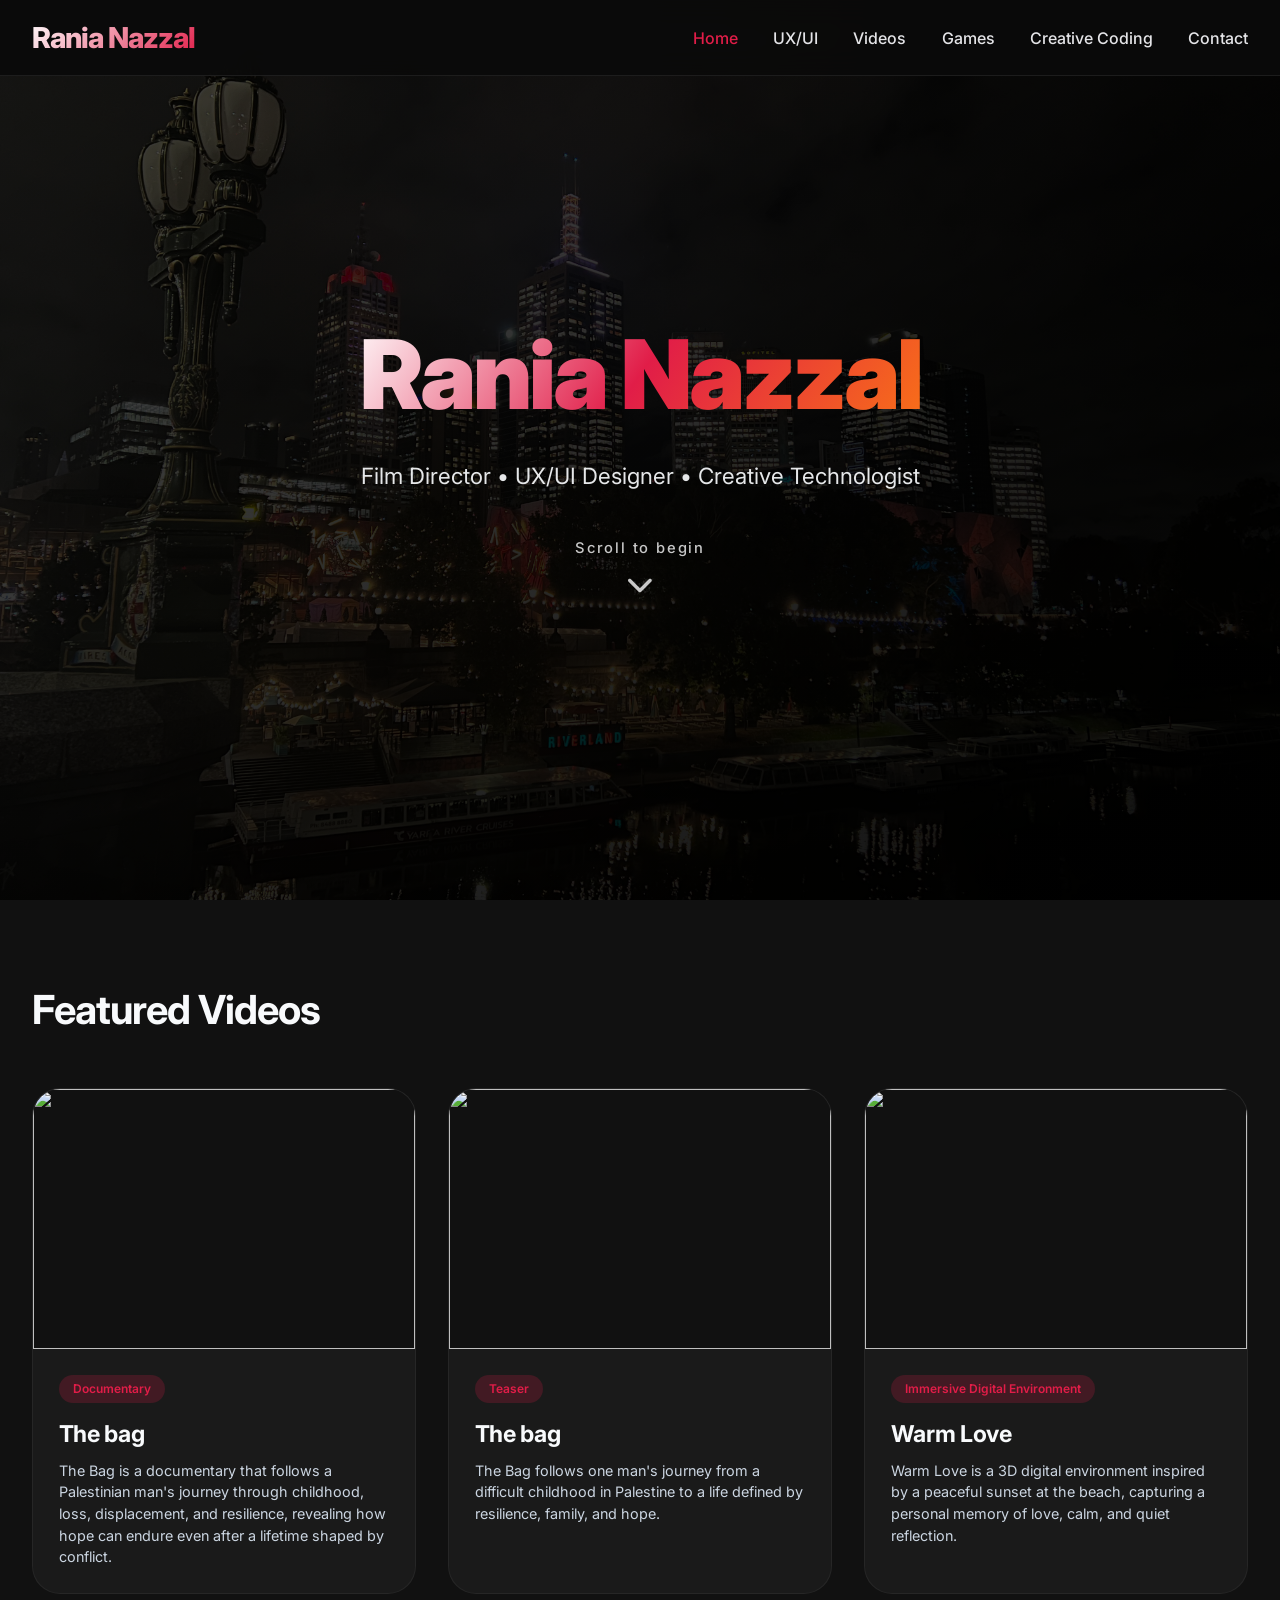
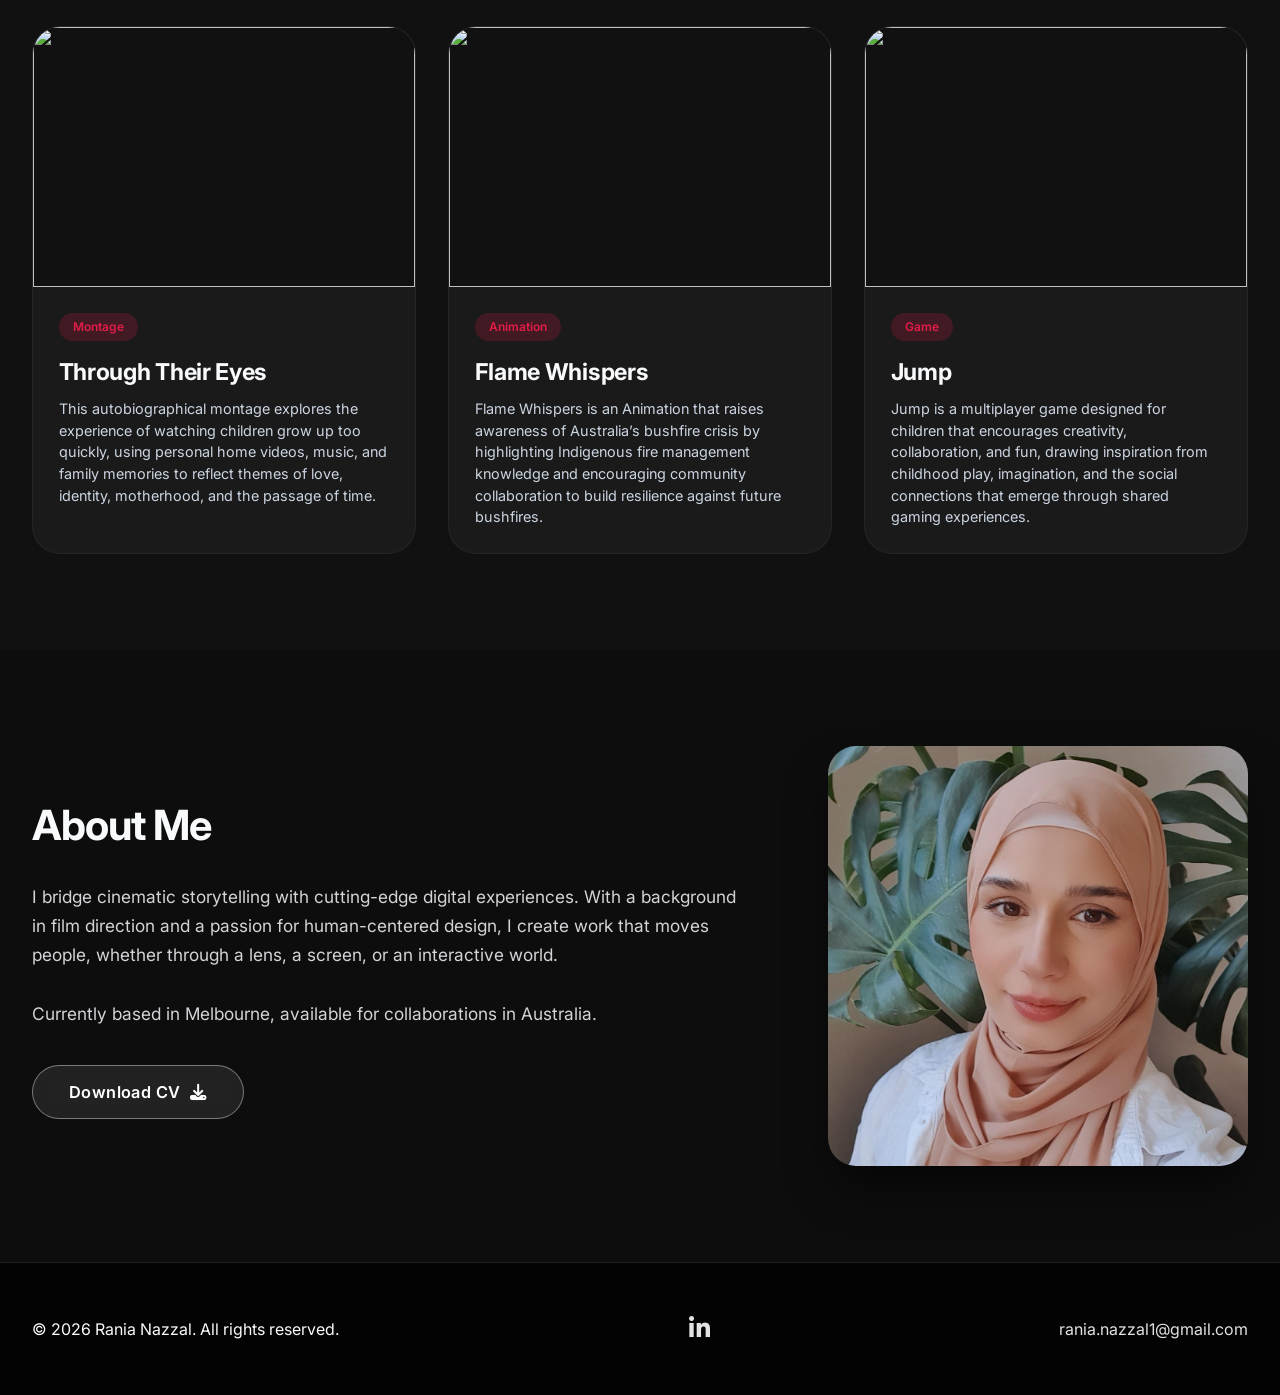
==== commit 4a17dd3b: "update" ====
--- a/index.html
+++ b/index.html
@@ -118,8 +118,13 @@
             </div>
             <div class="card-content">
               <span class="tag">Documentary</span>
-              <h3>Documentary</h3>
-              <p>Official excerpt</p>
+              <h3>The bag</h3>
+              <p>
+                The Bag is a documentary that follows a Palestinian man's
+                journey through childhood, loss, displacement, and resilience,
+                revealing how hope can endure even after a lifetime shaped by
+                conflict.
+              </p>
             </div>
           </a>
 
@@ -154,7 +159,10 @@
             <div class="card-content">
               <span class="tag">Teaser</span>
               <h3>The bag</h3>
-              <p></p>
+              <p>
+                The Bag follows one man's journey from a difficult childhood in
+                Palestine to a life defined by resilience, family, and hope.
+              </p>
             </div>
           </a>
 
@@ -189,7 +197,11 @@
             <div class="card-content">
               <span class="tag">Immersive Digital Environment</span>
               <h3>Warm Love</h3>
-              <p>Digital environment exploration</p>
+              <p>
+                Warm Love is a 3D digital environment inspired by a peaceful
+                sunset at the beach, capturing a personal memory of love, calm,
+                and quiet reflection.
+              </p>
             </div>
           </a>
 
@@ -224,7 +236,12 @@
             <div class="card-content">
               <span class="tag">Montage</span>
               <h3>Through Their Eyes</h3>
-              <p></p>
+              <p>
+                This autobiographical montage explores the experience of
+                watching children grow up too quickly, using personal home
+                videos, music, and family memories to reflect themes of love,
+                identity, motherhood, and the passage of time.
+              </p>
             </div>
           </a>
 
@@ -259,7 +276,12 @@
             <div class="card-content">
               <span class="tag">Animation</span>
               <h3>Flame Whispers</h3>
-              <p></p>
+              <p>
+                Flame Whispers is an Animation that raises awareness of
+                Australia’s bushfire crisis by highlighting Indigenous fire
+                management knowledge and encouraging community collaboration to
+                build resilience against future bushfires.
+              </p>
             </div>
           </a>
 
@@ -294,7 +316,12 @@
             <div class="card-content">
               <span class="tag">Game</span>
               <h3>Jump</h3>
-              <p></p>
+              <p>
+                Jump is a multiplayer game designed for children that encourages
+                creativity, collaboration, and fun, drawing inspiration from
+                childhood play, imagination, and the social connections that
+                emerge through shared gaming experiences.
+              </p>
             </div>
           </a>
         </div>
